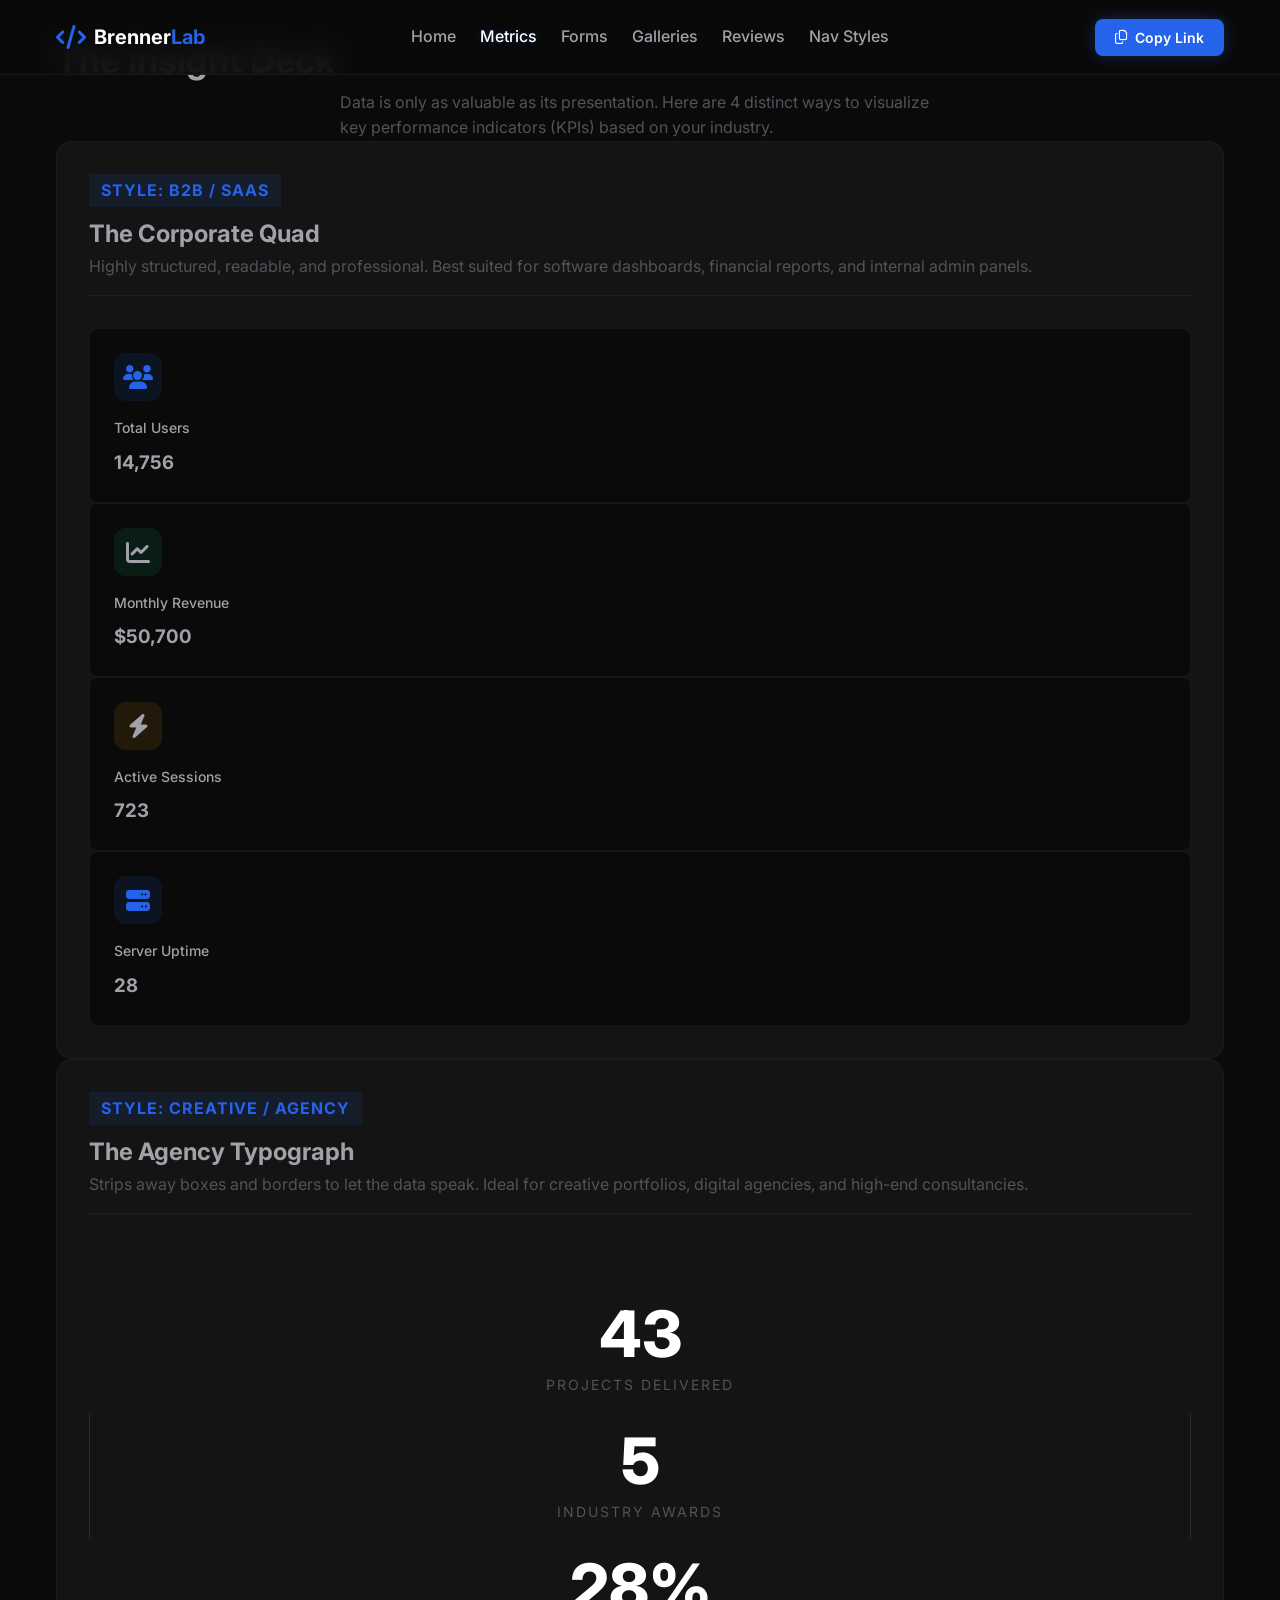
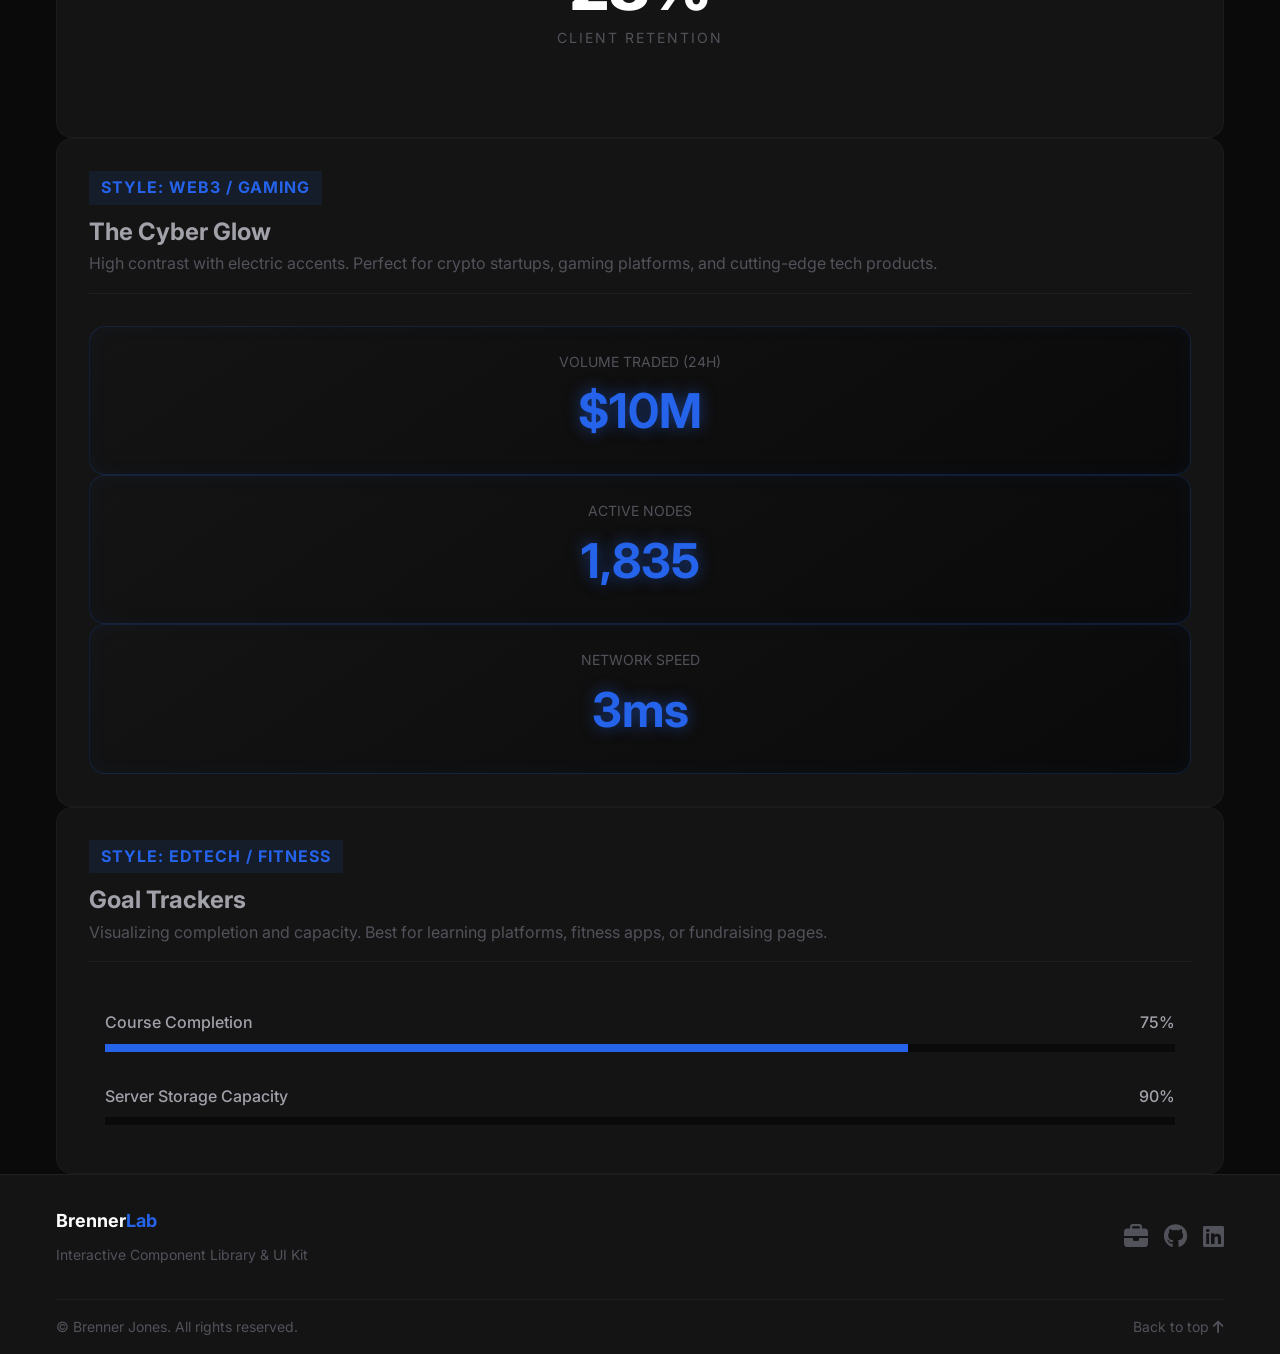
==== metrics.html @ a8ff577a "Add files via upload" ====
<!DOCTYPE html>
<html lang="en">
<head>
    <meta charset="UTF-8">
    <meta name="viewport" content="width=device-width, initial-scale=1.0">
    <title>Metrics Deck | BrennerLab</title>
    <link rel="stylesheet" href="https://cdnjs.cloudflare.com/ajax/libs/font-awesome/6.4.0/css/all.min.css">
    <link href="https://fonts.googleapis.com/css2?family=Inter:wght@400;500;600;700;800&display=swap" rel="stylesheet">
    <link rel="stylesheet" href="assets/css/style.css">
    <link rel="stylesheet" href="assets/css/components.css">
</head>
<body>

    <div id="header-placeholder"></div>

    <main class="container">
        <div class="mb-8 mt-8 text-center animate-on-scroll">
            <h1 style="font-size: var(--text-4xl);">The Insight Deck</h1>
            <p style="color: var(--text-muted); max-width: 600px; margin: 0 auto;">Data is only as valuable as its presentation. Here are 4 distinct ways to visualize key performance indicators (KPIs) based on your industry.</p>
        </div>

        <section class="showcase-section animate-on-scroll">
            <div class="showcase-header">
                <span class="showcase-tag">Style: B2B / SaaS</span>
                <h2>The Corporate Quad</h2>
                <p style="color: var(--text-muted);">Highly structured, readable, and professional. Best suited for software dashboards, financial reports, and internal admin panels.</p>
            </div>
            
            <div class="grid grid-cols-4 gap-6">
                <div class="metric-card-saas">
                    <div class="metric-icon-wrapper icon-blue"><i class="fa-solid fa-users"></i></div>
                    <p class="form-label">Total Users</p>
                    <h3 class="counter-value" data-target="24592">0</h3>
                </div>
                <div class="metric-card-saas">
                    <div class="metric-icon-wrapper icon-green"><i class="fa-solid fa-chart-line"></i></div>
                    <p class="form-label">Monthly Revenue</p>
                    <h3>$<span class="counter-value" data-target="84500">0</span></h3>
                </div>
                <div class="metric-card-saas">
                    <div class="metric-icon-wrapper icon-orange"><i class="fa-solid fa-bolt"></i></div>
                    <p class="form-label">Active Sessions</p>
                    <h3 class="counter-value" data-target="1205">0</h3>
                </div>
                <div class="metric-card-saas">
                    <div class="metric-icon-wrapper icon-blue"><i class="fa-solid fa-server"></i></div>
                    <p class="form-label">Server Uptime</p>
                    <h3 class="counter-value" data-target="99" data-percent="true">0</h3>
                </div>
            </div>
        </section>

        <section class="showcase-section animate-on-scroll">
            <div class="showcase-header">
                <span class="showcase-tag">Style: Creative / Agency</span>
                <h2>The Agency Typograph</h2>
                <p style="color: var(--text-muted);">Strips away boxes and borders to let the data speak. Ideal for creative portfolios, digital agencies, and high-end consultancies.</p>
            </div>
            
            <div class="grid grid-cols-3 gap-8" style="padding: 40px 0;">
                <div class="metric-minimal">
                    <div class="value counter-value" data-target="150" data-plus="true">0</div>
                    <div class="label">Projects Delivered</div>
                </div>
                <div class="metric-minimal" style="border-left: 1px solid rgba(255,255,255,0.1); border-right: 1px solid rgba(255,255,255,0.1);">
                    <div class="value counter-value" data-target="15">0</div>
                    <div class="label">Industry Awards</div>
                </div>
                <div class="metric-minimal">
                    <div class="value"><span class="counter-value" data-target="98">0</span>%</div>
                    <div class="label">Client Retention</div>
                </div>
            </div>
        </section>

        <section class="showcase-section animate-on-scroll">
            <div class="showcase-header">
                <span class="showcase-tag">Style: Web3 / Gaming</span>
                <h2>The Cyber Glow</h2>
                <p style="color: var(--text-muted);">High contrast with electric accents. Perfect for crypto startups, gaming platforms, and cutting-edge tech products.</p>
            </div>
            
            <div class="grid grid-cols-3 gap-6">
                <div class="metric-neon">
                    <p style="color: var(--text-muted); font-size: var(--text-sm); text-transform: uppercase;">Volume Traded (24h)</p>
                    <div class="value">$<span class="counter-value" data-target="42">0</span>M</div>
                </div>
                <div class="metric-neon">
                    <p style="color: var(--text-muted); font-size: var(--text-sm); text-transform: uppercase;">Active Nodes</p>
                    <div class="value counter-value" data-target="8492">0</div>
                </div>
                <div class="metric-neon">
                    <p style="color: var(--text-muted); font-size: var(--text-sm); text-transform: uppercase;">Network Speed</p>
                    <div class="value"><span class="counter-value" data-target="12">0</span>ms</div>
                </div>
            </div>
        </section>

        <section class="showcase-section animate-on-scroll">
            <div class="showcase-header">
                <span class="showcase-tag">Style: EdTech / Fitness</span>
                <h2>Goal Trackers</h2>
                <p style="color: var(--text-muted);">Visualizing completion and capacity. Best for learning platforms, fitness apps, or fundraising pages.</p>
            </div>
            
            <div class="grid grid-cols-2 gap-8">
                <div class="metric-progress-card">
                    <div class="progress-header"><span>Course Completion</span> <span>75%</span></div>
                    <div class="progress-track"><div class="progress-fill" style="width: 75%;"></div></div>
                </div>
                <div class="metric-progress-card">
                    <div class="progress-header"><span>Server Storage Capacity</span> <span style="color: var(--accent-warning);">90%</span></div>
                    <div class="progress-track"><div class="progress-fill" style="width: 90%; background: var(--accent-warning);"></div></div>
                </div>
            </div>
        </section>

    </main>

    <div id="footer-placeholder"></div>
    <script src="assets/js/shared.js"></script>
</body>
</html>
---- assets/css/style.css ----
/* ==========================================================================
   BRENNER LAB - GLOBAL DESIGN SYSTEM
   Theme: Midnight & Cyber Blue
   ========================================================================== */

:root {
    /* Color Palette - Midnight Black Base */
    --bg-main: #0a0a0a;        /* True black background */
    --bg-surface: #141414;     /* Slightly lighter for cards/footer */
    --bg-elevated: #1f1f1f;    /* Hover state for cards */
    
    /* Brand Accent - Cyber Blue */
    --brand-primary: #2563eb;  /* Vibrant Electric Blue */
    --brand-hover: #3b82f6;    /* Lighter blue for hovers */
    --brand-glow: rgba(37, 99, 235, 0.3); /* Blue shadow glow */

    /* Typography Colors - High Contrast */
    --text-heading: #ffffff;   /* Pure white headings */
    --text-body: #a1a1aa;      /* Crisp, readable gray */
    --text-muted: #52525b;     /* Darker gray for borders/subtitles */

    /* Typography Scale */
    --font-primary: 'Inter', system-ui, -apple-system, sans-serif;
    --text-sm: 0.875rem;  
    --text-base: 1rem;    
    --text-lg: 1.125rem;  
    --text-xl: 1.25rem;   
    --text-2xl: 1.5rem;   
    --text-4xl: 2.25rem;  

    /* Spacing & Layout */
    --space-2: 0.5rem;    
    --space-4: 1rem;      
    --space-6: 1.5rem;    
    --space-8: 2rem;      
    --space-12: 3rem;     
    --radius-md: 0.5rem;
    --radius-lg: 1rem;
    --transition-fast: 150ms ease-in-out;
}

/* --------------------------------------------------------------------------
   RESET & BASE LAYOUT
   -------------------------------------------------------------------------- */
*, *::before, *::after {
    box-sizing: border-box;
    margin: 0;
    padding: 0;
}

body {
    background-color: var(--bg-main);
    color: var(--text-body);
    font-family: var(--font-primary);
    line-height: 1.6;
    -webkit-font-smoothing: antialiased;
    display: flex;
    flex-direction: column;
    min-height: 100vh;
}

a {
    color: var(--brand-primary);
    text-decoration: none;
    transition: color var(--transition-fast);
}

a:hover {
    color: var(--brand-hover);
}

.container {
    width: 100%;
    max-width: 1200px;
    margin: 0 auto;
    padding: 0 var(--space-4);
}

/* --------------------------------------------------------------------------
   HEADER & FOOTER STRUCTURAL FIXES
   -------------------------------------------------------------------------- */
.site-header {
    position: fixed;
    top: 0;
    left: 0;
    width: 100%;
    height: 75px;
    display: flex;
    align-items: center;
    background: rgba(10, 10, 10, 0.85);
    backdrop-filter: blur(12px);
    -webkit-backdrop-filter: blur(12px);
    border-bottom: 1px solid rgba(255, 255, 255, 0.05);
    z-index: 1000;
}

.site-footer {
    background-color: var(--bg-surface);
    border-top: 1px solid rgba(255, 255, 255, 0.05);
    padding: var(--space-8) 0 var(--space-4) 0;
    margin-top: auto; 
    width: 100%;
}

main {
    flex: 1; 
    padding-top: 100px; /* Pushes content below the fixed header */
    padding-bottom: var(--space-12);
    width: 100%;
}

/* --------------------------------------------------------------------------
   UTILITY CLASSES (Layout & UI)
   -------------------------------------------------------------------------- */
.flex { display: flex; }
.flex-col { flex-direction: column; }
.items-center { align-items: center; }
.justify-between { justify-content: space-between; }
.justify-center { justify-content: center; }
.gap-2 { gap: var(--space-2); }
.gap-4 { gap: var(--space-4); }
.gap-6 { gap: var(--space-6); }
.mt-8 { margin-top: var(--space-8); }

/* Buttons */
.btn {
    display: inline-flex;
    align-items: center;
    justify-content: center;
    padding: 10px 20px;
    border-radius: var(--radius-md);
    font-weight: 600;
    cursor: pointer;
    transition: all var(--transition-fast);
    border: none;
    font-family: inherit;
    font-size: var(--text-sm);
}

.btn-primary {
    background-color: var(--brand-primary);
    color: #ffffff;
    box-shadow: 0 0 15px var(--brand-glow);
}

.btn-primary:hover {
    background-color: var(--brand-hover);
    transform: translateY(-2px);
}

/* Navigation Specifics */
.nav-link {
    color: var(--text-body);
    font-weight: 500;
}
.nav-link:hover, .nav-link.active {
    color: var(--text-heading);
    text-shadow: 0 0 10px var(--brand-glow);
}

/* Mobile hiding */
@media (max-width: 768px) {
    .hidden-mobile { display: none !important; }
}
---- assets/css/components.css ----
/* ==========================================================================
   BRENNER LAB - COMPONENTS STYLESHEET
   Styles for specific widgets: Metrics, Forms, Galleries, etc.
   ========================================================================== */

/* --------------------------------------------------------------------------
   COMPONENT PRESENTATION (The "Showroom" Layout)
   -------------------------------------------------------------------------- */
.showcase-section {
    margin-bottom: var(--space-16);
    padding: var(--space-8);
    background: var(--bg-surface);
    border-radius: var(--radius-lg);
    border: 1px solid rgba(255,255,255,0.03);
}

.showcase-header {
    margin-bottom: var(--space-8);
    border-bottom: 1px solid rgba(255,255,255,0.05);
    padding-bottom: var(--space-4);
}

.showcase-tag {
    display: inline-block;
    padding: 4px 12px;
    background: rgba(37, 99, 235, 0.1);
    color: var(--brand-primary);
    border-radius: var(--radius-pill);
    font-size: var(--text-xs);
    font-weight: 700;
    text-transform: uppercase;
    letter-spacing: 1px;
    margin-bottom: var(--space-2);
}

/* --------------------------------------------------------------------------
   METRIC COMPONENT STYLES
   -------------------------------------------------------------------------- */
/* Style 1: The SaaS Classic (Clean, structured) */
.metric-card-saas {
    background: var(--bg-main);
    padding: var(--space-6);
    border-radius: var(--radius-md);
    border: 1px solid rgba(255,255,255,0.05);
    transition: transform var(--transition-fast);
}
.metric-card-saas:hover { transform: translateY(-5px); border-color: rgba(255,255,255,0.1); }
.metric-icon-wrapper { width: 48px; height: 48px; border-radius: 12px; display: flex; align-items: center; justify-content: center; font-size: 1.5rem; margin-bottom: var(--space-4); }
.icon-blue { background: rgba(37, 99, 235, 0.1); color: var(--brand-primary); }
.icon-green { background: rgba(16, 185, 129, 0.1); color: var(--accent-success); }
.icon-orange { background: rgba(245, 158, 11, 0.1); color: var(--accent-warning); }

/* Style 2: The Minimalist (Large typography, barebones) */
.metric-minimal {
    text-align: center;
    padding: var(--space-4);
}
.metric-minimal .value { font-size: 4rem; font-weight: 800; color: var(--text-heading); line-height: 1; }
.metric-minimal .label { font-size: var(--text-sm); color: var(--text-muted); text-transform: uppercase; letter-spacing: 2px; margin-top: var(--space-2); }

/* Style 3: Neon Cyber (High impact, glowing) */
.metric-neon {
    background: linear-gradient(145deg, rgba(20,20,20,1) 0%, rgba(10,10,10,1) 100%);
    padding: var(--space-6);
    border-radius: var(--radius-lg);
    border: 1px solid rgba(37, 99, 235, 0.2);
    box-shadow: inset 0 0 20px rgba(37, 99, 235, 0.05);
    text-align: center;
}
.metric-neon .value { font-size: 3rem; font-weight: 700; color: var(--brand-primary); text-shadow: 0 0 15px rgba(37, 99, 235, 0.5); }

/* Style 4: Progress Bars */
.metric-progress-card { padding: var(--space-4); }
.progress-header { display: flex; justify-content: space-between; margin-bottom: var(--space-2); font-weight: 500; }
.progress-track { width: 100%; height: 8px; background: var(--bg-main); border-radius: var(--radius-pill); overflow: hidden; }
.progress-fill { height: 100%; background: var(--brand-primary); border-radius: var(--radius-pill); transition: width 1.5s cubic-bezier(0.4, 0, 0.2, 1); }

/* --------------------------------------------------------------------------
   FORM COMPONENT STYLES
   -------------------------------------------------------------------------- */
.form-group { margin-bottom: var(--space-4); }
.form-label { display: block; font-size: var(--text-sm); font-weight: 500; margin-bottom: var(--space-2); color: var(--text-body); }
.form-control { width: 100%; padding: 12px 16px; background: var(--bg-main); border: 1px solid rgba(255,255,255,0.1); border-radius: var(--radius-md); color: var(--text-heading); transition: all var(--transition-fast); }
.form-control:focus { outline: none; border-color: var(--brand-primary); box-shadow: 0 0 0 3px rgba(37, 99, 235, 0.2); }
textarea.form-control { resize: vertical; min-height: 100px; }

/* Style 1: Sleek (Luxury/Travel) */
.form-sleek { background: transparent; }
.form-sleek .form-control { background: transparent; border: none; border-bottom: 2px solid rgba(255,255,255,0.1); border-radius: 0; padding-left: 0; }
.form-sleek .form-control:focus { border-bottom-color: var(--brand-primary); box-shadow: none; }

/* Style 2: Rugged (Trades/Industrial) */
.form-rugged { background: var(--bg-elevated); padding: var(--space-6); border-radius: var(--radius-md); border-top: 4px solid var(--accent-warning); }
.form-rugged .form-control { background: #000; border: 1px solid rgba(255,255,255,0.05); }

/* Style 3: Wizard (Step-by-step) */
.form-wizard { padding: var(--space-6); border: 1px solid rgba(255,255,255,0.05); border-radius: var(--radius-lg); }
.wizard-steps { display: flex; justify-content: space-between; margin-bottom: var(--space-8); position: relative; }
.wizard-steps::before { content: ''; position: absolute; top: 50%; left: 0; width: 100%; height: 2px; background: rgba(255,255,255,0.1); z-index: 0; transform: translateY(-50%); }
.step { width: 32px; height: 32px; border-radius: 50%; background: var(--bg-surface); border: 2px solid rgba(255,255,255,0.1); display: flex; align-items: center; justify-content: center; z-index: 1; font-weight: bold; font-size: 14px; }
.step.active { border-color: var(--brand-primary); background: var(--brand-primary); color: white; box-shadow: 0 0 10px rgba(37,99,235,0.5); }
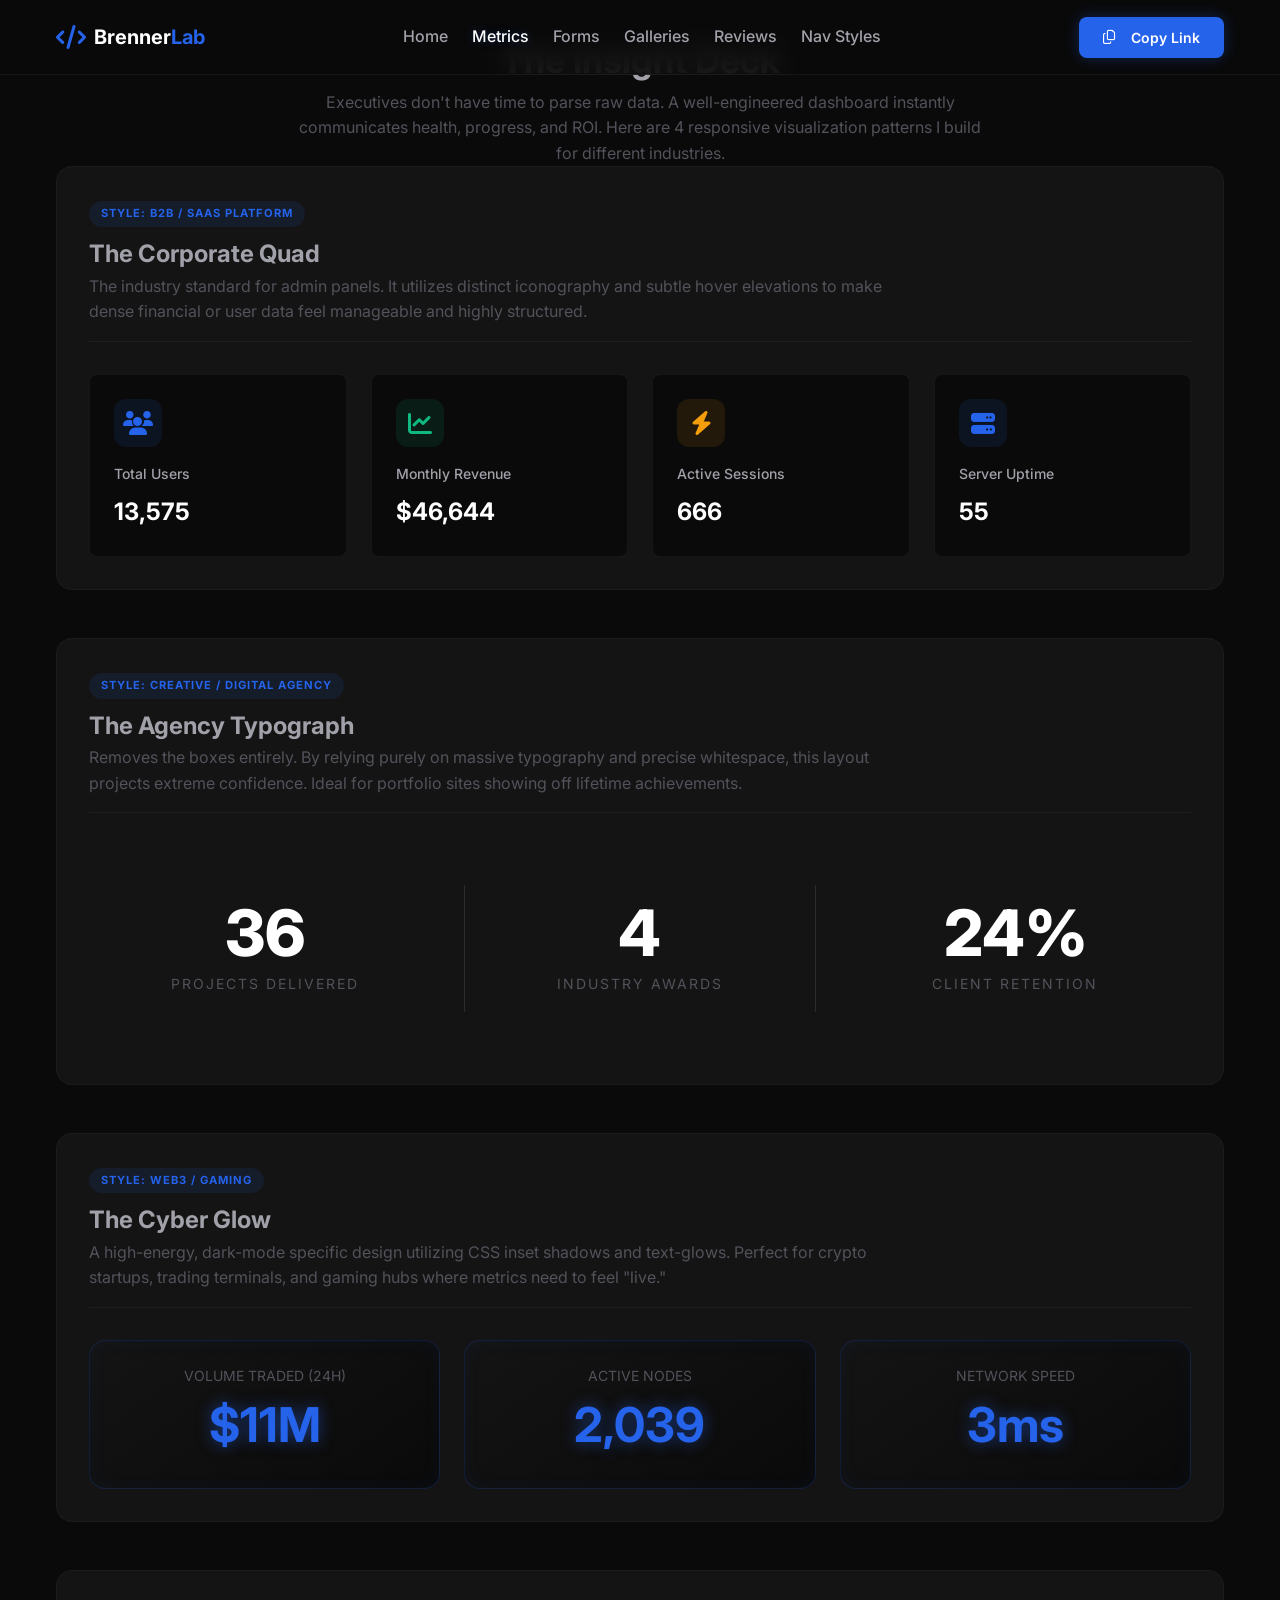
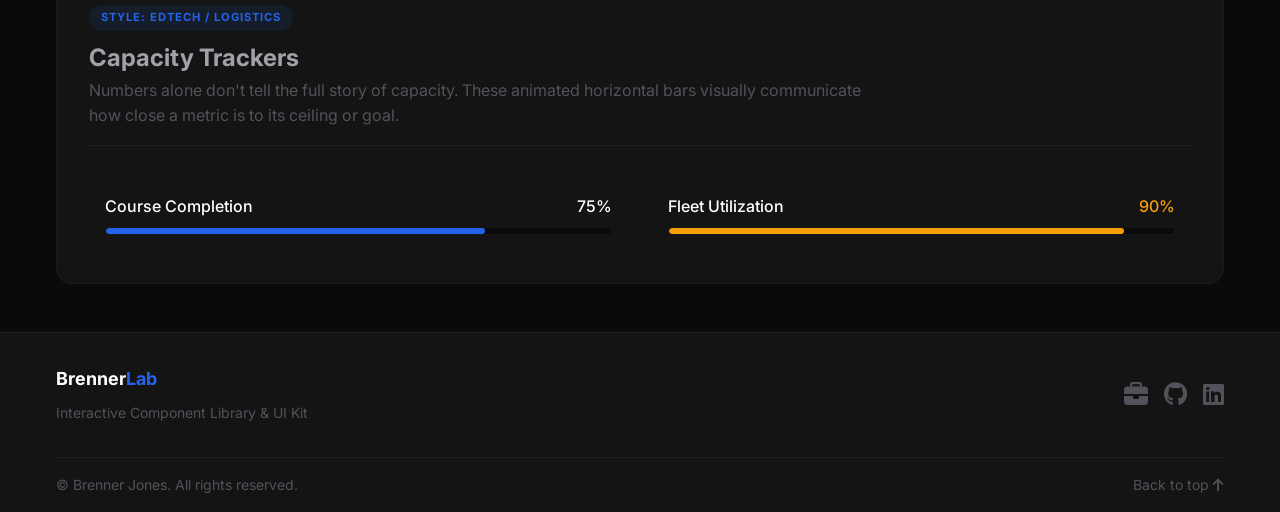
==== commit c12af5fc: "Add files via upload" ====
--- a/metrics.html
+++ b/metrics.html
@@ -10,54 +10,53 @@
     <link rel="stylesheet" href="assets/css/components.css">
 </head>
 <body>
-
     <div id="header-placeholder"></div>
 
     <main class="container">
         <div class="mb-8 mt-8 text-center animate-on-scroll">
             <h1 style="font-size: var(--text-4xl);">The Insight Deck</h1>
-            <p style="color: var(--text-muted); max-width: 600px; margin: 0 auto;">Data is only as valuable as its presentation. Here are 4 distinct ways to visualize key performance indicators (KPIs) based on your industry.</p>
+            <p style="color: var(--text-muted); max-width: 700px; margin: 0 auto;">Executives don't have time to parse raw data. A well-engineered dashboard instantly communicates health, progress, and ROI. Here are 4 responsive visualization patterns I build for different industries.</p>
         </div>
 
         <section class="showcase-section animate-on-scroll">
             <div class="showcase-header">
-                <span class="showcase-tag">Style: B2B / SaaS</span>
+                <span class="showcase-tag">Style: B2B / SaaS Platform</span>
                 <h2>The Corporate Quad</h2>
-                <p style="color: var(--text-muted);">Highly structured, readable, and professional. Best suited for software dashboards, financial reports, and internal admin panels.</p>
+                <p style="color: var(--text-muted); max-width: 800px;">The industry standard for admin panels. It utilizes distinct iconography and subtle hover elevations to make dense financial or user data feel manageable and highly structured.</p>
             </div>
             
-            <div class="grid grid-cols-4 gap-6">
+            <div class="grid grid-cols-4">
                 <div class="metric-card-saas">
                     <div class="metric-icon-wrapper icon-blue"><i class="fa-solid fa-users"></i></div>
                     <p class="form-label">Total Users</p>
-                    <h3 class="counter-value" data-target="24592">0</h3>
+                    <h3 class="counter-value" style="font-size: var(--text-2xl); color: var(--text-heading);" data-target="24592">0</h3>
                 </div>
                 <div class="metric-card-saas">
                     <div class="metric-icon-wrapper icon-green"><i class="fa-solid fa-chart-line"></i></div>
                     <p class="form-label">Monthly Revenue</p>
-                    <h3>$<span class="counter-value" data-target="84500">0</span></h3>
+                    <h3 style="font-size: var(--text-2xl); color: var(--text-heading);">$<span class="counter-value" data-target="84500">0</span></h3>
                 </div>
                 <div class="metric-card-saas">
                     <div class="metric-icon-wrapper icon-orange"><i class="fa-solid fa-bolt"></i></div>
                     <p class="form-label">Active Sessions</p>
-                    <h3 class="counter-value" data-target="1205">0</h3>
+                    <h3 class="counter-value" style="font-size: var(--text-2xl); color: var(--text-heading);" data-target="1205">0</h3>
                 </div>
                 <div class="metric-card-saas">
                     <div class="metric-icon-wrapper icon-blue"><i class="fa-solid fa-server"></i></div>
                     <p class="form-label">Server Uptime</p>
-                    <h3 class="counter-value" data-target="99" data-percent="true">0</h3>
+                    <h3 class="counter-value" style="font-size: var(--text-2xl); color: var(--text-heading);" data-target="99" data-percent="true">0</h3>
                 </div>
             </div>
         </section>
 
         <section class="showcase-section animate-on-scroll">
             <div class="showcase-header">
-                <span class="showcase-tag">Style: Creative / Agency</span>
+                <span class="showcase-tag">Style: Creative / Digital Agency</span>
                 <h2>The Agency Typograph</h2>
-                <p style="color: var(--text-muted);">Strips away boxes and borders to let the data speak. Ideal for creative portfolios, digital agencies, and high-end consultancies.</p>
+                <p style="color: var(--text-muted); max-width: 800px;">Removes the boxes entirely. By relying purely on massive typography and precise whitespace, this layout projects extreme confidence. Ideal for portfolio sites showing off lifetime achievements.</p>
             </div>
             
-            <div class="grid grid-cols-3 gap-8" style="padding: 40px 0;">
+            <div class="grid grid-cols-3" style="padding: 40px 0;">
                 <div class="metric-minimal">
                     <div class="value counter-value" data-target="150" data-plus="true">0</div>
                     <div class="label">Projects Delivered</div>
@@ -77,10 +76,10 @@
             <div class="showcase-header">
                 <span class="showcase-tag">Style: Web3 / Gaming</span>
                 <h2>The Cyber Glow</h2>
-                <p style="color: var(--text-muted);">High contrast with electric accents. Perfect for crypto startups, gaming platforms, and cutting-edge tech products.</p>
+                <p style="color: var(--text-muted); max-width: 800px;">A high-energy, dark-mode specific design utilizing CSS inset shadows and text-glows. Perfect for crypto startups, trading terminals, and gaming hubs where metrics need to feel "live."</p>
             </div>
             
-            <div class="grid grid-cols-3 gap-6">
+            <div class="grid grid-cols-3">
                 <div class="metric-neon">
                     <p style="color: var(--text-muted); font-size: var(--text-sm); text-transform: uppercase;">Volume Traded (24h)</p>
                     <div class="value">$<span class="counter-value" data-target="42">0</span>M</div>
@@ -98,23 +97,22 @@
 
         <section class="showcase-section animate-on-scroll">
             <div class="showcase-header">
-                <span class="showcase-tag">Style: EdTech / Fitness</span>
-                <h2>Goal Trackers</h2>
-                <p style="color: var(--text-muted);">Visualizing completion and capacity. Best for learning platforms, fitness apps, or fundraising pages.</p>
+                <span class="showcase-tag">Style: EdTech / Logistics</span>
+                <h2>Capacity Trackers</h2>
+                <p style="color: var(--text-muted); max-width: 800px;">Numbers alone don't tell the full story of capacity. These animated horizontal bars visually communicate how close a metric is to its ceiling or goal.</p>
             </div>
             
-            <div class="grid grid-cols-2 gap-8">
+            <div class="grid grid-cols-2">
                 <div class="metric-progress-card">
                     <div class="progress-header"><span>Course Completion</span> <span>75%</span></div>
                     <div class="progress-track"><div class="progress-fill" style="width: 75%;"></div></div>
                 </div>
                 <div class="metric-progress-card">
-                    <div class="progress-header"><span>Server Storage Capacity</span> <span style="color: var(--accent-warning);">90%</span></div>
+                    <div class="progress-header"><span>Fleet Utilization</span> <span style="color: var(--accent-warning);">90%</span></div>
                     <div class="progress-track"><div class="progress-fill" style="width: 90%; background: var(--accent-warning);"></div></div>
                 </div>
             </div>
         </section>
-
     </main>
 
     <div id="footer-placeholder"></div>
--- a/assets/css/style.css
+++ b/assets/css/style.css
@@ -4,49 +4,35 @@
    ========================================================================== */
 
 :root {
-    /* Color Palette - Midnight Black Base */
-    --bg-main: #0a0a0a;        /* True black background */
-    --bg-surface: #141414;     /* Slightly lighter for cards/footer */
-    --bg-elevated: #1f1f1f;    /* Hover state for cards */
-    
-    /* Brand Accent - Cyber Blue */
-    --brand-primary: #2563eb;  /* Vibrant Electric Blue */
-    --brand-hover: #3b82f6;    /* Lighter blue for hovers */
-    --brand-glow: rgba(37, 99, 235, 0.3); /* Blue shadow glow */
-
-    /* Typography Colors - High Contrast */
-    --text-heading: #ffffff;   /* Pure white headings */
-    --text-body: #a1a1aa;      /* Crisp, readable gray */
-    --text-muted: #52525b;     /* Darker gray for borders/subtitles */
-
-    /* Typography Scale */
+    --bg-main: #0a0a0a;
+    --bg-surface: #141414;
+    --bg-elevated: #1f1f1f;
+    --brand-primary: #2563eb;
+    --brand-hover: #3b82f6;
+    --brand-glow: rgba(37, 99, 235, 0.3);
+    --accent-success: #10b981;
+    --accent-warning: #f59e0b;
+    --text-heading: #ffffff;
+    --text-body: #a1a1aa;
+    --text-muted: #52525b;
     --font-primary: 'Inter', system-ui, -apple-system, sans-serif;
-    --text-sm: 0.875rem;  
-    --text-base: 1rem;    
-    --text-lg: 1.125rem;  
-    --text-xl: 1.25rem;   
-    --text-2xl: 1.5rem;   
-    --text-4xl: 2.25rem;  
-
-    /* Spacing & Layout */
-    --space-2: 0.5rem;    
-    --space-4: 1rem;      
-    --space-6: 1.5rem;    
-    --space-8: 2rem;      
-    --space-12: 3rem;     
+    --text-sm: 0.875rem;
+    --text-base: 1rem;
+    --text-lg: 1.125rem;
+    --text-xl: 1.25rem;
+    --text-2xl: 1.5rem;
+    --text-4xl: 2.25rem;
+    --space-2: 0.5rem;
+    --space-4: 1rem;
+    --space-6: 1.5rem;
+    --space-8: 2rem;
+    --space-12: 3rem;
     --radius-md: 0.5rem;
     --radius-lg: 1rem;
     --transition-fast: 150ms ease-in-out;
 }
 
-/* --------------------------------------------------------------------------
-   RESET & BASE LAYOUT
-   -------------------------------------------------------------------------- */
-*, *::before, *::after {
-    box-sizing: border-box;
-    margin: 0;
-    padding: 0;
-}
+*, *::before, *::after { box-sizing: border-box; margin: 0; padding: 0; }
 
 body {
     background-color: var(--bg-main);
@@ -59,59 +45,34 @@
     min-height: 100vh;
 }
 
-a {
-    color: var(--brand-primary);
-    text-decoration: none;
-    transition: color var(--transition-fast);
+a { color: var(--brand-primary); text-decoration: none; transition: color var(--transition-fast); }
+a:hover { color: var(--brand-hover); }
+
+.container { width: 100%; max-width: 1200px; margin: 0 auto; padding: 0 var(--space-4); }
+
+/* --- HEADER & FOOTER --- */
+.site-header {
+    position: fixed; top: 0; left: 0; width: 100%; height: 75px; display: flex; align-items: center;
+    background: rgba(10, 10, 10, 0.85); backdrop-filter: blur(12px); -webkit-backdrop-filter: blur(12px);
+    border-bottom: 1px solid rgba(255, 255, 255, 0.05); z-index: 1000;
+}
+.site-footer {
+    background-color: var(--bg-surface); border-top: 1px solid rgba(255, 255, 255, 0.05);
+    padding: var(--space-8) 0 var(--space-4) 0; margin-top: auto; width: 100%;
+}
+main { flex: 1; padding-top: 100px; padding-bottom: var(--space-12); width: 100%; }
+
+/* --- CHROME AUTOFILL OVERRIDE (The White Box Fix) --- */
+input:-webkit-autofill,
+input:-webkit-autofill:hover, 
+input:-webkit-autofill:focus, 
+input:-webkit-autofill:active{
+    -webkit-box-shadow: 0 0 0 30px var(--bg-main) inset !important;
+    -webkit-text-fill-color: var(--text-heading) !important;
+    transition: background-color 5000s ease-in-out 0s;
 }
 
-a:hover {
-    color: var(--brand-hover);
-}
-
-.container {
-    width: 100%;
-    max-width: 1200px;
-    margin: 0 auto;
-    padding: 0 var(--space-4);
-}
-
-/* --------------------------------------------------------------------------
-   HEADER & FOOTER STRUCTURAL FIXES
-   -------------------------------------------------------------------------- */
-.site-header {
-    position: fixed;
-    top: 0;
-    left: 0;
-    width: 100%;
-    height: 75px;
-    display: flex;
-    align-items: center;
-    background: rgba(10, 10, 10, 0.85);
-    backdrop-filter: blur(12px);
-    -webkit-backdrop-filter: blur(12px);
-    border-bottom: 1px solid rgba(255, 255, 255, 0.05);
-    z-index: 1000;
-}
-
-.site-footer {
-    background-color: var(--bg-surface);
-    border-top: 1px solid rgba(255, 255, 255, 0.05);
-    padding: var(--space-8) 0 var(--space-4) 0;
-    margin-top: auto; 
-    width: 100%;
-}
-
-main {
-    flex: 1; 
-    padding-top: 100px; /* Pushes content below the fixed header */
-    padding-bottom: var(--space-12);
-    width: 100%;
-}
-
-/* --------------------------------------------------------------------------
-   UTILITY CLASSES (Layout & UI)
-   -------------------------------------------------------------------------- */
+/* --- ROBUST GRID SYSTEM --- */
 .flex { display: flex; }
 .flex-col { flex-direction: column; }
 .items-center { align-items: center; }
@@ -120,45 +81,35 @@
 .gap-2 { gap: var(--space-2); }
 .gap-4 { gap: var(--space-4); }
 .gap-6 { gap: var(--space-6); }
+.gap-8 { gap: var(--space-8); }
+.mt-4 { margin-top: var(--space-4); }
 .mt-8 { margin-top: var(--space-8); }
+.mb-6 { margin-bottom: var(--space-6); }
+.text-center { text-align: center; }
 
-/* Buttons */
+.grid { display: grid; gap: var(--space-6); }
+/* Desktop Grids */
+@media (min-width: 1024px) {
+    .grid-cols-2 { grid-template-columns: repeat(2, minmax(0, 1fr)); }
+    .grid-cols-3 { grid-template-columns: repeat(3, minmax(0, 1fr)); }
+    .grid-cols-4 { grid-template-columns: repeat(4, minmax(0, 1fr)); }
+}
+/* Tablet Grids */
+@media (min-width: 768px) and (max-width: 1023px) {
+    .grid-cols-3, .grid-cols-4 { grid-template-columns: repeat(2, minmax(0, 1fr)); }
+}
+/* Mobile Grids stay 1 column by default */
+
+/* --- BUTTONS --- */
 .btn {
-    display: inline-flex;
-    align-items: center;
-    justify-content: center;
-    padding: 10px 20px;
-    border-radius: var(--radius-md);
-    font-weight: 600;
-    cursor: pointer;
-    transition: all var(--transition-fast);
-    border: none;
-    font-family: inherit;
-    font-size: var(--text-sm);
+    display: inline-flex; align-items: center; justify-content: center; padding: 12px 24px;
+    border-radius: var(--radius-md); font-weight: 600; cursor: pointer; transition: all var(--transition-fast);
+    border: none; font-family: inherit; font-size: var(--text-sm); gap: 8px;
 }
+.btn-primary { background-color: var(--brand-primary); color: #ffffff; box-shadow: 0 0 15px var(--brand-glow); }
+.btn-primary:hover { background-color: var(--brand-hover); transform: translateY(-2px); }
+.btn:disabled { opacity: 0.7; cursor: not-allowed; transform: none !important; }
 
-.btn-primary {
-    background-color: var(--brand-primary);
-    color: #ffffff;
-    box-shadow: 0 0 15px var(--brand-glow);
-}
-
-.btn-primary:hover {
-    background-color: var(--brand-hover);
-    transform: translateY(-2px);
-}
-
-/* Navigation Specifics */
-.nav-link {
-    color: var(--text-body);
-    font-weight: 500;
-}
-.nav-link:hover, .nav-link.active {
-    color: var(--text-heading);
-    text-shadow: 0 0 10px var(--brand-glow);
-}
-
-/* Mobile hiding */
-@media (max-width: 768px) {
-    .hidden-mobile { display: none !important; }
-}+.nav-link { color: var(--text-body); font-weight: 500; }
+.nav-link:hover, .nav-link.active { color: var(--text-heading); text-shadow: 0 0 10px var(--brand-glow); }
+@media (max-width: 768px) { .hidden-mobile { display: none !important; } }
--- a/assets/css/components.css
+++ b/assets/css/components.css
@@ -1,101 +1,65 @@
 /* ==========================================================================
    BRENNER LAB - COMPONENTS STYLESHEET
-   Styles for specific widgets: Metrics, Forms, Galleries, etc.
    ========================================================================== */
 
-/* --------------------------------------------------------------------------
-   COMPONENT PRESENTATION (The "Showroom" Layout)
-   -------------------------------------------------------------------------- */
 .showcase-section {
-    margin-bottom: var(--space-16);
-    padding: var(--space-8);
-    background: var(--bg-surface);
-    border-radius: var(--radius-lg);
-    border: 1px solid rgba(255,255,255,0.03);
+    margin-bottom: var(--space-12); padding: var(--space-8); background: var(--bg-surface);
+    border-radius: var(--radius-lg); border: 1px solid rgba(255,255,255,0.03);
+}
+.showcase-header { margin-bottom: var(--space-8); border-bottom: 1px solid rgba(255,255,255,0.05); padding-bottom: var(--space-4); }
+.showcase-tag {
+    display: inline-block; padding: 4px 12px; background: rgba(37, 99, 235, 0.1); color: var(--brand-primary);
+    border-radius: 999px; font-size: 0.7rem; font-weight: 700; text-transform: uppercase; letter-spacing: 1px; margin-bottom: var(--space-2);
 }
 
-.showcase-header {
-    margin-bottom: var(--space-8);
-    border-bottom: 1px solid rgba(255,255,255,0.05);
-    padding-bottom: var(--space-4);
-}
-
-.showcase-tag {
-    display: inline-block;
-    padding: 4px 12px;
-    background: rgba(37, 99, 235, 0.1);
-    color: var(--brand-primary);
-    border-radius: var(--radius-pill);
-    font-size: var(--text-xs);
-    font-weight: 700;
-    text-transform: uppercase;
-    letter-spacing: 1px;
-    margin-bottom: var(--space-2);
-}
-
-/* --------------------------------------------------------------------------
-   METRIC COMPONENT STYLES
-   -------------------------------------------------------------------------- */
-/* Style 1: The SaaS Classic (Clean, structured) */
-.metric-card-saas {
-    background: var(--bg-main);
-    padding: var(--space-6);
-    border-radius: var(--radius-md);
-    border: 1px solid rgba(255,255,255,0.05);
-    transition: transform var(--transition-fast);
-}
+/* --- METRICS --- */
+.metric-card-saas { background: var(--bg-main); padding: var(--space-6); border-radius: var(--radius-md); border: 1px solid rgba(255,255,255,0.05); transition: transform var(--transition-fast); }
 .metric-card-saas:hover { transform: translateY(-5px); border-color: rgba(255,255,255,0.1); }
 .metric-icon-wrapper { width: 48px; height: 48px; border-radius: 12px; display: flex; align-items: center; justify-content: center; font-size: 1.5rem; margin-bottom: var(--space-4); }
 .icon-blue { background: rgba(37, 99, 235, 0.1); color: var(--brand-primary); }
 .icon-green { background: rgba(16, 185, 129, 0.1); color: var(--accent-success); }
 .icon-orange { background: rgba(245, 158, 11, 0.1); color: var(--accent-warning); }
 
-/* Style 2: The Minimalist (Large typography, barebones) */
-.metric-minimal {
-    text-align: center;
-    padding: var(--space-4);
-}
+.metric-minimal { text-align: center; padding: var(--space-4); }
 .metric-minimal .value { font-size: 4rem; font-weight: 800; color: var(--text-heading); line-height: 1; }
 .metric-minimal .label { font-size: var(--text-sm); color: var(--text-muted); text-transform: uppercase; letter-spacing: 2px; margin-top: var(--space-2); }
 
-/* Style 3: Neon Cyber (High impact, glowing) */
-.metric-neon {
-    background: linear-gradient(145deg, rgba(20,20,20,1) 0%, rgba(10,10,10,1) 100%);
-    padding: var(--space-6);
-    border-radius: var(--radius-lg);
-    border: 1px solid rgba(37, 99, 235, 0.2);
-    box-shadow: inset 0 0 20px rgba(37, 99, 235, 0.05);
-    text-align: center;
-}
+.metric-neon { background: linear-gradient(145deg, rgba(20,20,20,1) 0%, rgba(10,10,10,1) 100%); padding: var(--space-6); border-radius: var(--radius-lg); border: 1px solid rgba(37, 99, 235, 0.2); box-shadow: inset 0 0 20px rgba(37, 99, 235, 0.05); text-align: center; }
 .metric-neon .value { font-size: 3rem; font-weight: 700; color: var(--brand-primary); text-shadow: 0 0 15px rgba(37, 99, 235, 0.5); }
 
-/* Style 4: Progress Bars */
 .metric-progress-card { padding: var(--space-4); }
-.progress-header { display: flex; justify-content: space-between; margin-bottom: var(--space-2); font-weight: 500; }
-.progress-track { width: 100%; height: 8px; background: var(--bg-main); border-radius: var(--radius-pill); overflow: hidden; }
-.progress-fill { height: 100%; background: var(--brand-primary); border-radius: var(--radius-pill); transition: width 1.5s cubic-bezier(0.4, 0, 0.2, 1); }
+.progress-header { display: flex; justify-content: space-between; margin-bottom: var(--space-2); font-weight: 500; color: var(--text-heading); }
+.progress-track { width: 100%; height: 8px; background: var(--bg-main); border-radius: 999px; overflow: hidden; border: 1px solid rgba(255,255,255,0.05); }
+.progress-fill { height: 100%; background: var(--brand-primary); border-radius: 999px; transition: width 1.5s cubic-bezier(0.4, 0, 0.2, 1); }
 
-/* --------------------------------------------------------------------------
-   FORM COMPONENT STYLES
-   -------------------------------------------------------------------------- */
-.form-group { margin-bottom: var(--space-4); }
+/* --- FORMS --- */
+.form-container { position: relative; } /* Important for success state overlay */
+.form-group { margin-bottom: var(--space-4); text-align: left; }
 .form-label { display: block; font-size: var(--text-sm); font-weight: 500; margin-bottom: var(--space-2); color: var(--text-body); }
-.form-control { width: 100%; padding: 12px 16px; background: var(--bg-main); border: 1px solid rgba(255,255,255,0.1); border-radius: var(--radius-md); color: var(--text-heading); transition: all var(--transition-fast); }
+.form-control { width: 100%; padding: 14px 16px; background: var(--bg-main); border: 1px solid rgba(255,255,255,0.1); border-radius: var(--radius-md); color: var(--text-heading); transition: all var(--transition-fast); font-size: var(--text-base); }
 .form-control:focus { outline: none; border-color: var(--brand-primary); box-shadow: 0 0 0 3px rgba(37, 99, 235, 0.2); }
-textarea.form-control { resize: vertical; min-height: 100px; }
+textarea.form-control { resize: vertical; min-height: 120px; }
 
-/* Style 1: Sleek (Luxury/Travel) */
+/* Form Styles */
 .form-sleek { background: transparent; }
 .form-sleek .form-control { background: transparent; border: none; border-bottom: 2px solid rgba(255,255,255,0.1); border-radius: 0; padding-left: 0; }
 .form-sleek .form-control:focus { border-bottom-color: var(--brand-primary); box-shadow: none; }
 
-/* Style 2: Rugged (Trades/Industrial) */
-.form-rugged { background: var(--bg-elevated); padding: var(--space-6); border-radius: var(--radius-md); border-top: 4px solid var(--accent-warning); }
+.form-rugged { background: var(--bg-elevated); padding: var(--space-6); border-radius: var(--radius-md); border-top: 4px solid var(--accent-warning); box-shadow: 0 10px 30px rgba(0,0,0,0.5); }
 .form-rugged .form-control { background: #000; border: 1px solid rgba(255,255,255,0.05); }
 
-/* Style 3: Wizard (Step-by-step) */
-.form-wizard { padding: var(--space-6); border: 1px solid rgba(255,255,255,0.05); border-radius: var(--radius-lg); }
+/* Wizard Specifics */
+.form-wizard { padding: var(--space-8); border: 1px solid rgba(255,255,255,0.05); border-radius: var(--radius-lg); background: var(--bg-elevated); }
 .wizard-steps { display: flex; justify-content: space-between; margin-bottom: var(--space-8); position: relative; }
 .wizard-steps::before { content: ''; position: absolute; top: 50%; left: 0; width: 100%; height: 2px; background: rgba(255,255,255,0.1); z-index: 0; transform: translateY(-50%); }
-.step { width: 32px; height: 32px; border-radius: 50%; background: var(--bg-surface); border: 2px solid rgba(255,255,255,0.1); display: flex; align-items: center; justify-content: center; z-index: 1; font-weight: bold; font-size: 14px; }
-.step.active { border-color: var(--brand-primary); background: var(--brand-primary); color: white; box-shadow: 0 0 10px rgba(37,99,235,0.5); }+.step-indicator { width: 36px; height: 36px; border-radius: 50%; background: var(--bg-surface); border: 2px solid rgba(255,255,255,0.1); display: flex; align-items: center; justify-content: center; z-index: 1; font-weight: bold; font-size: 14px; transition: all 0.3s ease; }
+.step-indicator.active { border-color: var(--brand-primary); background: var(--brand-primary); color: white; box-shadow: 0 0 15px rgba(37,99,235,0.5); }
+.step-indicator.completed { border-color: var(--accent-success); background: var(--accent-success); color: #000; }
+.wizard-pane { display: none; animation: fadeIn 0.3s ease; }
+.wizard-pane.active { display: block; }
+
+/* Interactive UI States */
+.success-message { text-align: center; padding: var(--space-8); animation: fadeIn 0.5s ease; }
+.spinner { animation: spin 1s linear infinite; }
+@keyframes spin { 100% { transform: rotate(360deg); } }
+@keyframes fadeIn { from { opacity: 0; transform: translateY(10px); } to { opacity: 1; transform: translateY(0); } }
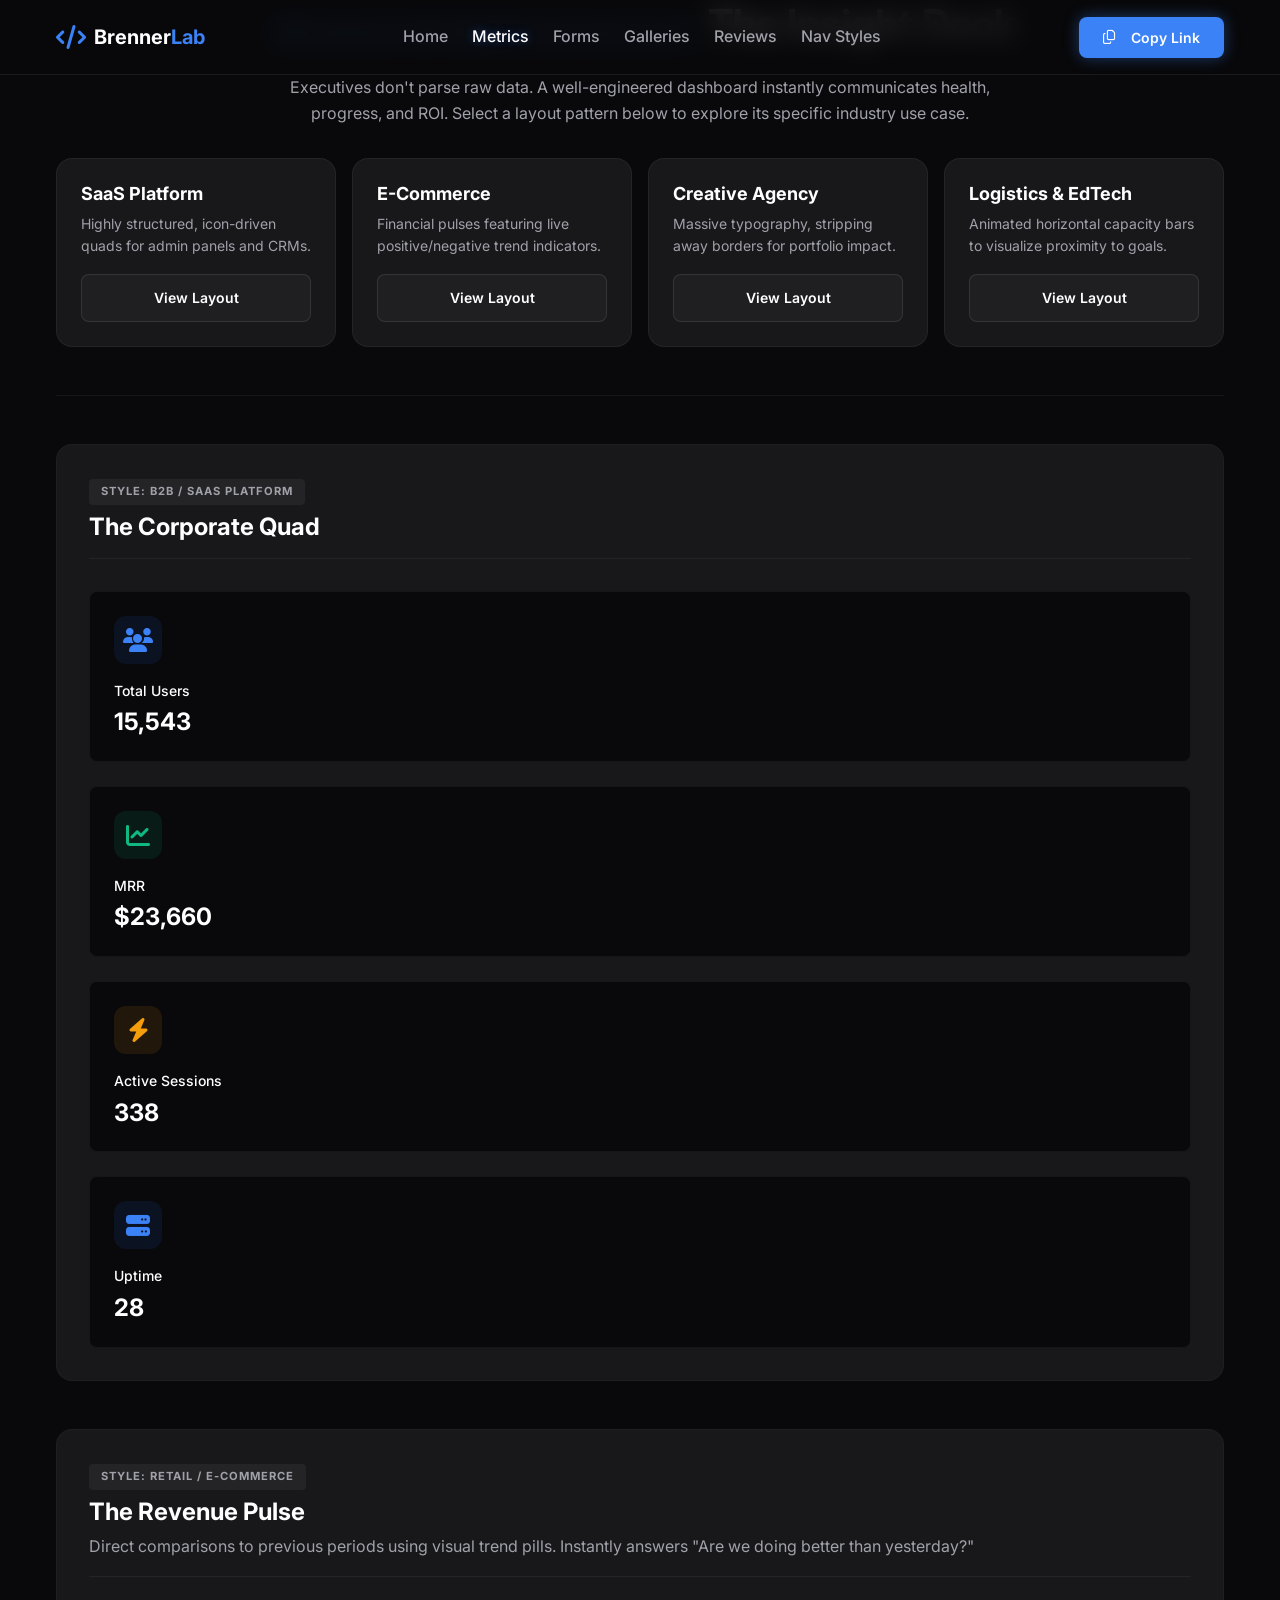
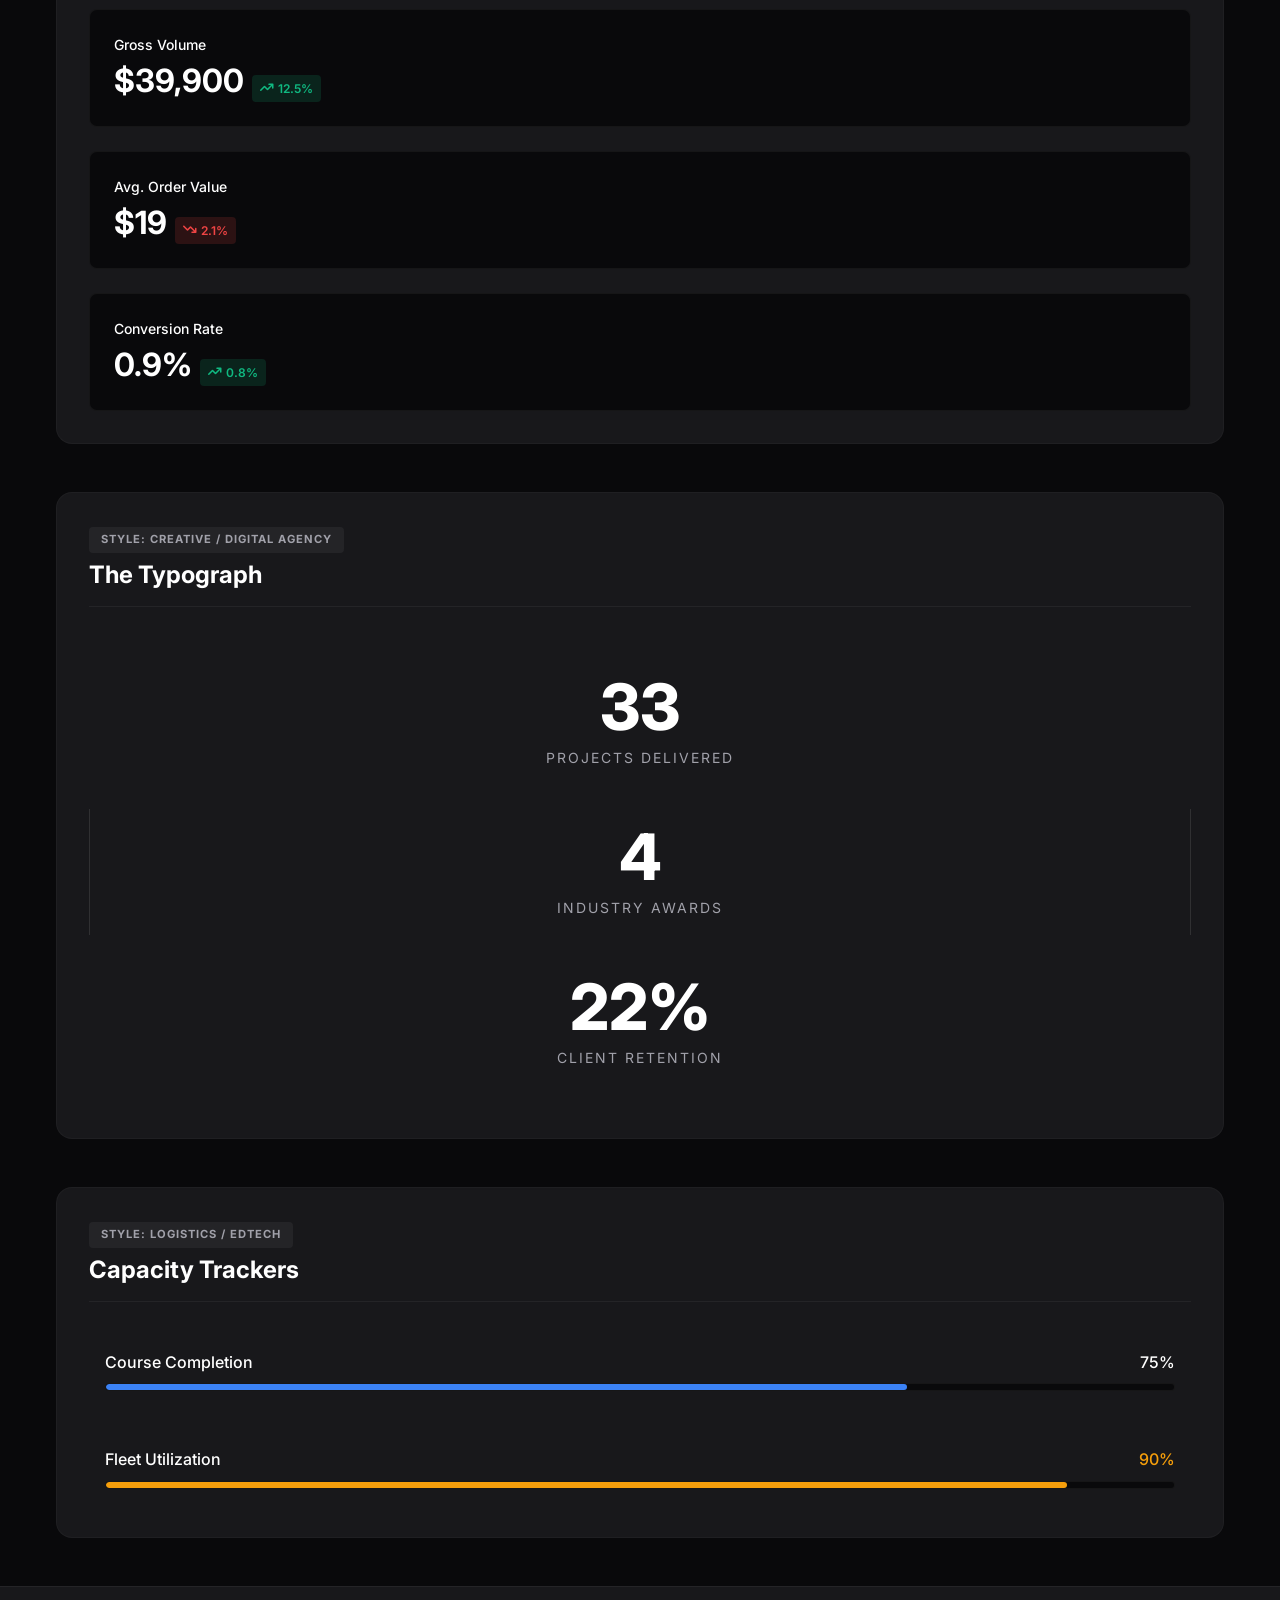
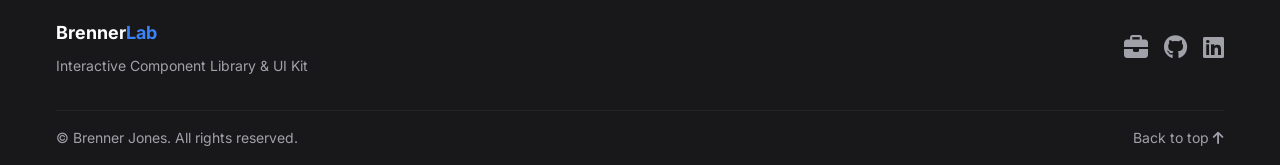
==== commit 6e15106c: "Add files via upload" ====
--- a/metrics.html
+++ b/metrics.html
@@ -13,50 +13,106 @@
     <div id="header-placeholder"></div>
 
     <main class="container">
-        <div class="mb-8 mt-8 text-center animate-on-scroll">
-            <h1 style="font-size: var(--text-4xl);">The Insight Deck</h1>
-            <p style="color: var(--text-muted); max-width: 700px; margin: 0 auto;">Executives don't have time to parse raw data. A well-engineered dashboard instantly communicates health, progress, and ROI. Here are 4 responsive visualization patterns I build for different industries.</p>
+        
+        <div class="page-overview animate-on-scroll">
+            <div class="customization-badge">
+                <i class="fa-solid fa-layer-group"></i> Architecture is 100% Modifiable: Colors, APIs, Layouts.
+            </div>
+            <h1 class="text-gradient" style="font-size: var(--text-4xl); margin-bottom: var(--space-4);">The Insight Deck</h1>
+            <p style="color: var(--text-muted); max-width: 700px; margin: 0 auto;">Executives don't parse raw data. A well-engineered dashboard instantly communicates health, progress, and ROI. Select a layout pattern below to explore its specific industry use case.</p>
+            
+            <div class="directory-grid">
+                <div class="directory-card">
+                    <h3>SaaS Platform</h3>
+                    <p>Highly structured, icon-driven quads for admin panels and CRMs.</p>
+                    <a href="#saas-metrics" class="btn btn-outline" style="width: 100%;">View Layout</a>
+                </div>
+                <div class="directory-card">
+                    <h3>E-Commerce</h3>
+                    <p>Financial pulses featuring live positive/negative trend indicators.</p>
+                    <a href="#ecom-metrics" class="btn btn-outline" style="width: 100%;">View Layout</a>
+                </div>
+                <div class="directory-card">
+                    <h3>Creative Agency</h3>
+                    <p>Massive typography, stripping away borders for portfolio impact.</p>
+                    <a href="#agency-metrics" class="btn btn-outline" style="width: 100%;">View Layout</a>
+                </div>
+                <div class="directory-card">
+                    <h3>Logistics & EdTech</h3>
+                    <p>Animated horizontal capacity bars to visualize proximity to goals.</p>
+                    <a href="#capacity-metrics" class="btn btn-outline" style="width: 100%;">View Layout</a>
+                </div>
+            </div>
         </div>
 
-        <section class="showcase-section animate-on-scroll">
+        <hr style="border: none; border-top: 1px solid rgba(255,255,255,0.05); margin-bottom: var(--space-12);">
+
+        <section id="saas-metrics" class="showcase-section animate-on-scroll">
             <div class="showcase-header">
                 <span class="showcase-tag">Style: B2B / SaaS Platform</span>
                 <h2>The Corporate Quad</h2>
-                <p style="color: var(--text-muted); max-width: 800px;">The industry standard for admin panels. It utilizes distinct iconography and subtle hover elevations to make dense financial or user data feel manageable and highly structured.</p>
             </div>
-            
             <div class="grid grid-cols-4">
                 <div class="metric-card-saas">
                     <div class="metric-icon-wrapper icon-blue"><i class="fa-solid fa-users"></i></div>
                     <p class="form-label">Total Users</p>
-                    <h3 class="counter-value" style="font-size: var(--text-2xl); color: var(--text-heading);" data-target="24592">0</h3>
+                    <h3 class="counter-value" style="font-size: var(--text-2xl);" data-target="24592">0</h3>
                 </div>
                 <div class="metric-card-saas">
                     <div class="metric-icon-wrapper icon-green"><i class="fa-solid fa-chart-line"></i></div>
-                    <p class="form-label">Monthly Revenue</p>
-                    <h3 style="font-size: var(--text-2xl); color: var(--text-heading);">$<span class="counter-value" data-target="84500">0</span></h3>
+                    <p class="form-label">MRR</p>
+                    <h3 style="font-size: var(--text-2xl);">$<span class="counter-value" data-target="84500">0</span></h3>
                 </div>
                 <div class="metric-card-saas">
                     <div class="metric-icon-wrapper icon-orange"><i class="fa-solid fa-bolt"></i></div>
                     <p class="form-label">Active Sessions</p>
-                    <h3 class="counter-value" style="font-size: var(--text-2xl); color: var(--text-heading);" data-target="1205">0</h3>
+                    <h3 class="counter-value" style="font-size: var(--text-2xl);" data-target="1205">0</h3>
                 </div>
                 <div class="metric-card-saas">
                     <div class="metric-icon-wrapper icon-blue"><i class="fa-solid fa-server"></i></div>
-                    <p class="form-label">Server Uptime</p>
-                    <h3 class="counter-value" style="font-size: var(--text-2xl); color: var(--text-heading);" data-target="99" data-percent="true">0</h3>
+                    <p class="form-label">Uptime</p>
+                    <h3 class="counter-value" style="font-size: var(--text-2xl);" data-target="99" data-percent="true">0</h3>
                 </div>
             </div>
         </section>
 
-        <section class="showcase-section animate-on-scroll">
+        <section id="ecom-metrics" class="showcase-section animate-on-scroll">
+            <div class="showcase-header">
+                <span class="showcase-tag">Style: Retail / E-Commerce</span>
+                <h2>The Revenue Pulse</h2>
+                <p style="color: var(--text-muted); margin-top: 8px;">Direct comparisons to previous periods using visual trend pills. Instantly answers "Are we doing better than yesterday?"</p>
+            </div>
+            <div class="grid grid-cols-3">
+                <div class="metric-card-saas">
+                    <p class="form-label">Gross Volume</p>
+                    <div style="display: flex; align-items: baseline;">
+                        <h3 style="font-size: var(--text-3xl);">$<span class="counter-value" data-target="142500">0</span></h3>
+                        <span class="trend-pill trend-pos"><i class="fa-solid fa-arrow-trend-up"></i> 12.5%</span>
+                    </div>
+                </div>
+                <div class="metric-card-saas">
+                    <p class="form-label">Avg. Order Value</p>
+                    <div style="display: flex; align-items: baseline;">
+                        <h3 style="font-size: var(--text-3xl);">$<span class="counter-value" data-target="85">0</span></h3>
+                        <span class="trend-pill trend-neg"><i class="fa-solid fa-arrow-trend-down"></i> 2.1%</span>
+                    </div>
+                </div>
+                <div class="metric-card-saas">
+                    <p class="form-label">Conversion Rate</p>
+                    <div style="display: flex; align-items: baseline;">
+                        <h3 style="font-size: var(--text-3xl);"><span class="counter-value" data-target="4.2" data-decimal="true">0</span>%</h3>
+                        <span class="trend-pill trend-pos"><i class="fa-solid fa-arrow-trend-up"></i> 0.8%</span>
+                    </div>
+                </div>
+            </div>
+        </section>
+
+        <section id="agency-metrics" class="showcase-section animate-on-scroll">
             <div class="showcase-header">
                 <span class="showcase-tag">Style: Creative / Digital Agency</span>
-                <h2>The Agency Typograph</h2>
-                <p style="color: var(--text-muted); max-width: 800px;">Removes the boxes entirely. By relying purely on massive typography and precise whitespace, this layout projects extreme confidence. Ideal for portfolio sites showing off lifetime achievements.</p>
+                <h2>The Typograph</h2>
             </div>
-            
-            <div class="grid grid-cols-3" style="padding: 40px 0;">
+            <div class="grid grid-cols-3" style="padding: 20px 0;">
                 <div class="metric-minimal">
                     <div class="value counter-value" data-target="150" data-plus="true">0</div>
                     <div class="label">Projects Delivered</div>
@@ -72,36 +128,11 @@
             </div>
         </section>
 
-        <section class="showcase-section animate-on-scroll">
+        <section id="capacity-metrics" class="showcase-section animate-on-scroll">
             <div class="showcase-header">
-                <span class="showcase-tag">Style: Web3 / Gaming</span>
-                <h2>The Cyber Glow</h2>
-                <p style="color: var(--text-muted); max-width: 800px;">A high-energy, dark-mode specific design utilizing CSS inset shadows and text-glows. Perfect for crypto startups, trading terminals, and gaming hubs where metrics need to feel "live."</p>
+                <span class="showcase-tag">Style: Logistics / EdTech</span>
+                <h2>Capacity Trackers</h2>
             </div>
-            
-            <div class="grid grid-cols-3">
-                <div class="metric-neon">
-                    <p style="color: var(--text-muted); font-size: var(--text-sm); text-transform: uppercase;">Volume Traded (24h)</p>
-                    <div class="value">$<span class="counter-value" data-target="42">0</span>M</div>
-                </div>
-                <div class="metric-neon">
-                    <p style="color: var(--text-muted); font-size: var(--text-sm); text-transform: uppercase;">Active Nodes</p>
-                    <div class="value counter-value" data-target="8492">0</div>
-                </div>
-                <div class="metric-neon">
-                    <p style="color: var(--text-muted); font-size: var(--text-sm); text-transform: uppercase;">Network Speed</p>
-                    <div class="value"><span class="counter-value" data-target="12">0</span>ms</div>
-                </div>
-            </div>
-        </section>
-
-        <section class="showcase-section animate-on-scroll">
-            <div class="showcase-header">
-                <span class="showcase-tag">Style: EdTech / Logistics</span>
-                <h2>Capacity Trackers</h2>
-                <p style="color: var(--text-muted); max-width: 800px;">Numbers alone don't tell the full story of capacity. These animated horizontal bars visually communicate how close a metric is to its ceiling or goal.</p>
-            </div>
-            
             <div class="grid grid-cols-2">
                 <div class="metric-progress-card">
                     <div class="progress-header"><span>Course Completion</span> <span>75%</span></div>
@@ -113,6 +144,7 @@
                 </div>
             </div>
         </section>
+
     </main>
 
     <div id="footer-placeholder"></div>
--- a/assets/css/style.css
+++ b/assets/css/style.css
@@ -1,27 +1,41 @@
 /* ==========================================================================
    BRENNER LAB - GLOBAL DESIGN SYSTEM
-   Theme: Midnight & Cyber Blue
+   Theme: Midnight & Cyber Blue (Deployment Version)
    ========================================================================== */
 
+/* --- SECTION 1: CSS VARIABLES --- */
 :root {
-    --bg-main: #0a0a0a;
-    --bg-surface: #141414;
-    --bg-elevated: #1f1f1f;
-    --brand-primary: #2563eb;
-    --brand-hover: #3b82f6;
-    --brand-glow: rgba(37, 99, 235, 0.3);
+    /* Colors */
+    --bg-main: #09090b;        /* Zinc 950 - Deeper black */
+    --bg-surface: #18181b;     /* Zinc 900 - Richer card background */
+    --bg-elevated: #27272a;    /* Zinc 800 */
+    
+    --brand-primary: #3b82f6;  /* Electric Blue */
+    --brand-hover: #60a5fa;    /* Lighter Blue */
+    --brand-glow: rgba(59, 130, 246, 0.4);
+    
     --accent-success: #10b981;
+    --accent-success-bg: rgba(16, 185, 129, 0.15);
     --accent-warning: #f59e0b;
-    --text-heading: #ffffff;
-    --text-body: #a1a1aa;
-    --text-muted: #52525b;
+    --accent-danger: #ef4444;
+    --accent-danger-bg: rgba(239, 68, 68, 0.15);
+
+    /* Typography Contrast Upgrades */
+    --text-heading: #ffffff;   /* Pure white */
+    --text-body: #d4d4d8;      /* Zinc 300 - Brighter, easier to read */
+    --text-muted: #a1a1aa;     /* Zinc 400 */
+
+    /* Typography Scale */
     --font-primary: 'Inter', system-ui, -apple-system, sans-serif;
     --text-sm: 0.875rem;
     --text-base: 1rem;
     --text-lg: 1.125rem;
     --text-xl: 1.25rem;
     --text-2xl: 1.5rem;
-    --text-4xl: 2.25rem;
+    --text-3xl: 2rem;
+    --text-4xl: 2.5rem;
+
+    /* Spacing */
     --space-2: 0.5rem;
     --space-4: 1rem;
     --space-6: 1.5rem;
@@ -32,7 +46,13 @@
     --transition-fast: 150ms ease-in-out;
 }
 
+/* --- SECTION 2: RESET & BASE --- */
 *, *::before, *::after { box-sizing: border-box; margin: 0; padding: 0; }
+
+html { 
+    scroll-behavior: smooth; 
+    scroll-padding-top: 110px; /* THE FIX: Stops anchor links from hiding under fixed header */
+}
 
 body {
     background-color: var(--bg-main);
@@ -48,68 +68,104 @@
 a { color: var(--brand-primary); text-decoration: none; transition: color var(--transition-fast); }
 a:hover { color: var(--brand-hover); }
 
-.container { width: 100%; max-width: 1200px; margin: 0 auto; padding: 0 var(--space-4); }
-
-/* --- HEADER & FOOTER --- */
-.site-header {
-    position: fixed; top: 0; left: 0; width: 100%; height: 75px; display: flex; align-items: center;
-    background: rgba(10, 10, 10, 0.85); backdrop-filter: blur(12px); -webkit-backdrop-filter: blur(12px);
-    border-bottom: 1px solid rgba(255, 255, 255, 0.05); z-index: 1000;
-}
-.site-footer {
-    background-color: var(--bg-surface); border-top: 1px solid rgba(255, 255, 255, 0.05);
-    padding: var(--space-8) 0 var(--space-4) 0; margin-top: auto; width: 100%;
-}
-main { flex: 1; padding-top: 100px; padding-bottom: var(--space-12); width: 100%; }
-
-/* --- CHROME AUTOFILL OVERRIDE (The White Box Fix) --- */
-input:-webkit-autofill,
-input:-webkit-autofill:hover, 
-input:-webkit-autofill:focus, 
-input:-webkit-autofill:active{
+/* Chrome Autofill Override */
+input:-webkit-autofill, input:-webkit-autofill:hover, input:-webkit-autofill:focus, input:-webkit-autofill:active{
     -webkit-box-shadow: 0 0 0 30px var(--bg-main) inset !important;
     -webkit-text-fill-color: var(--text-heading) !important;
     transition: background-color 5000s ease-in-out 0s;
 }
 
-/* --- ROBUST GRID SYSTEM --- */
+/* --- SECTION 3: LAYOUT & SCAFFOLDING --- */
+.container { width: 100%; max-width: 1200px; margin: 0 auto; padding: 0 var(--space-4); }
+
+.site-header {
+    position: fixed; top: 0; left: 0; width: 100%; height: 75px; display: flex; align-items: center;
+    background: rgba(9, 9, 11, 0.85); backdrop-filter: blur(12px); -webkit-backdrop-filter: blur(12px);
+    border-bottom: 1px solid rgba(255, 255, 255, 0.08); z-index: 1000;
+}
+
+.site-footer {
+    background-color: var(--bg-surface); border-top: 1px solid rgba(255, 255, 255, 0.05);
+    padding: var(--space-8) 0 var(--space-4) 0; margin-top: auto; width: 100%;
+}
+
+main { 
+    flex: 1; 
+    margin-top: 75px; /* Safely pushes content below header */
+    padding-top: var(--space-8); 
+    padding-bottom: var(--space-12); 
+    width: 100%; 
+}
+
+/* --- SECTION 4: TYPOGRAPHY POP --- */
+h1, h2, h3, h4 { 
+    color: var(--text-heading); 
+    font-weight: 700; 
+    line-height: 1.2; 
+}
+
+/* The Gradient Text Effect for Main Titles */
+.text-gradient {
+    background: linear-gradient(to right, #ffffff 0%, #a1a1aa 100%);
+    background-clip: text; /* Standard property */
+    -webkit-background-clip: text; /* Webkit vendor prefix */
+    -webkit-text-fill-color: transparent;
+    color: #ffffff; /* Fallback for older browsers */
+    display: inline-block;
+}
+
+/* --- SECTION 5: UTILITIES --- */
+/* Layout & Alignment */
 .flex { display: flex; }
 .flex-col { flex-direction: column; }
 .items-center { align-items: center; }
 .justify-between { justify-content: space-between; }
 .justify-center { justify-content: center; }
+.flex-wrap { flex-wrap: wrap; }
+.inline-flex { display: inline-flex; }
+
+/* Grid Helpers */
+.grid { display: grid; gap: var(--space-6); }
+
+/* Spacing Engine */
 .gap-2 { gap: var(--space-2); }
 .gap-4 { gap: var(--space-4); }
 .gap-6 { gap: var(--space-6); }
 .gap-8 { gap: var(--space-8); }
+
+.mb-2 { margin-bottom: var(--space-2); }
+.mb-4 { margin-bottom: var(--space-4); }
+.mb-6 { margin-bottom: var(--space-6); }
+.mb-8 { margin-bottom: var(--space-8); }
 .mt-4 { margin-top: var(--space-4); }
 .mt-8 { margin-top: var(--space-8); }
-.mb-6 { margin-bottom: var(--space-6); }
+.mt-12 { margin-top: var(--space-12); }
+
+/* Visual Utilities */
 .text-center { text-align: center; }
+.text-right { text-align: right; }
+.w-full { width: 100%; }
+.max-w-md { max-width: 450px; }
+.mx-auto { margin-left: auto; margin-right: auto; }
+.hidden { display: none; }
 
-.grid { display: grid; gap: var(--space-6); }
-/* Desktop Grids */
-@media (min-width: 1024px) {
-    .grid-cols-2 { grid-template-columns: repeat(2, minmax(0, 1fr)); }
-    .grid-cols-3 { grid-template-columns: repeat(3, minmax(0, 1fr)); }
-    .grid-cols-4 { grid-template-columns: repeat(4, minmax(0, 1fr)); }
-}
-/* Tablet Grids */
-@media (min-width: 768px) and (max-width: 1023px) {
-    .grid-cols-3, .grid-cols-4 { grid-template-columns: repeat(2, minmax(0, 1fr)); }
-}
-/* Mobile Grids stay 1 column by default */
-
-/* --- BUTTONS --- */
+/* --- SECTION 6: BUTTONS --- */
 .btn {
     display: inline-flex; align-items: center; justify-content: center; padding: 12px 24px;
     border-radius: var(--radius-md); font-weight: 600; cursor: pointer; transition: all var(--transition-fast);
-    border: none; font-family: inherit; font-size: var(--text-sm); gap: 8px;
+    border: none; font-family: inherit; font-size: var(--text-sm); gap: 8px; text-decoration: none;
 }
 .btn-primary { background-color: var(--brand-primary); color: #ffffff; box-shadow: 0 0 15px var(--brand-glow); }
-.btn-primary:hover { background-color: var(--brand-hover); transform: translateY(-2px); }
-.btn:disabled { opacity: 0.7; cursor: not-allowed; transform: none !important; }
+.btn-primary:hover:not(:disabled) { background-color: var(--brand-hover); transform: translateY(-2px); box-shadow: 0 4px 20px var(--brand-glow); }
 
-.nav-link { color: var(--text-body); font-weight: 500; }
+.btn-success { background-color: var(--accent-success); color: #ffffff; box-shadow: 0 0 15px rgba(16, 185, 129, 0.3); }
+.btn-success:hover:not(:disabled) { background-color: #059669; transform: translateY(-2px); }
+
+.btn-outline { background: rgba(255,255,255,0.03); border: 1px solid rgba(255,255,255,0.1); color: var(--text-heading); }
+.btn-outline:hover:not(:disabled) { background: rgba(255,255,255,0.08); border-color: rgba(255,255,255,0.3); transform: translateY(-2px); }
+
+.btn:disabled { opacity: 0.4; cursor: not-allowed; transform: none !important; box-shadow: none !important; filter: grayscale(100%); }
+
+.nav-link { color: var(--text-muted); font-weight: 500; }
 .nav-link:hover, .nav-link.active { color: var(--text-heading); text-shadow: 0 0 10px var(--brand-glow); }
 @media (max-width: 768px) { .hidden-mobile { display: none !important; } }
--- a/assets/css/components.css
+++ b/assets/css/components.css
@@ -2,17 +2,39 @@
    BRENNER LAB - COMPONENTS STYLESHEET
    ========================================================================== */
 
+/* --- SECTION 1: PAGE OVERVIEWS & DIRECTORIES --- */
+.page-overview {
+    text-align: center; margin-bottom: var(--space-12);
+}
+.customization-badge {
+    display: inline-flex; align-items: center; gap: 8px; padding: 6px 16px;
+    background: rgba(59, 130, 246, 0.1); border: 1px solid rgba(59, 130, 246, 0.2);
+    border-radius: 999px; font-size: var(--text-sm); color: var(--brand-primary); margin-bottom: var(--space-6); font-weight: 600;
+}
+.directory-grid {
+    display: grid; gap: var(--space-4); margin-top: var(--space-8);
+    grid-template-columns: repeat(auto-fit, minmax(250px, 1fr));
+}
+.directory-card {
+    background: var(--bg-surface); border: 1px solid rgba(255,255,255,0.05); padding: var(--space-6);
+    border-radius: var(--radius-lg); text-align: left; transition: all 0.2s; display: flex; flex-direction: column; justify-content: space-between;
+}
+.directory-card:hover { border-color: var(--brand-primary); transform: translateY(-3px); box-shadow: 0 10px 30px rgba(0,0,0,0.5); }
+.directory-card h3 { font-size: var(--text-lg); margin-bottom: 8px; color: var(--text-heading); }
+.directory-card p { font-size: var(--text-sm); color: var(--text-muted); margin-bottom: 16px; flex: 1; }
+
+/* --- SECTION 2: SHOWCASE WRAPPERS --- */
 .showcase-section {
     margin-bottom: var(--space-12); padding: var(--space-8); background: var(--bg-surface);
     border-radius: var(--radius-lg); border: 1px solid rgba(255,255,255,0.03);
 }
 .showcase-header { margin-bottom: var(--space-8); border-bottom: 1px solid rgba(255,255,255,0.05); padding-bottom: var(--space-4); }
 .showcase-tag {
-    display: inline-block; padding: 4px 12px; background: rgba(37, 99, 235, 0.1); color: var(--brand-primary);
-    border-radius: 999px; font-size: 0.7rem; font-weight: 700; text-transform: uppercase; letter-spacing: 1px; margin-bottom: var(--space-2);
+    display: inline-block; padding: 4px 12px; background: rgba(255, 255, 255, 0.05); color: var(--text-muted);
+    border-radius: 4px; font-size: 0.7rem; font-weight: 700; text-transform: uppercase; letter-spacing: 1px; margin-bottom: var(--space-2);
 }
 
-/* --- METRICS --- */
+/* --- SECTION 3: METRIC COMPONENTS --- */
 .metric-card-saas { background: var(--bg-main); padding: var(--space-6); border-radius: var(--radius-md); border: 1px solid rgba(255,255,255,0.05); transition: transform var(--transition-fast); }
 .metric-card-saas:hover { transform: translateY(-5px); border-color: rgba(255,255,255,0.1); }
 .metric-icon-wrapper { width: 48px; height: 48px; border-radius: 12px; display: flex; align-items: center; justify-content: center; font-size: 1.5rem; margin-bottom: var(--space-4); }
@@ -24,7 +46,7 @@
 .metric-minimal .value { font-size: 4rem; font-weight: 800; color: var(--text-heading); line-height: 1; }
 .metric-minimal .label { font-size: var(--text-sm); color: var(--text-muted); text-transform: uppercase; letter-spacing: 2px; margin-top: var(--space-2); }
 
-.metric-neon { background: linear-gradient(145deg, rgba(20,20,20,1) 0%, rgba(10,10,10,1) 100%); padding: var(--space-6); border-radius: var(--radius-lg); border: 1px solid rgba(37, 99, 235, 0.2); box-shadow: inset 0 0 20px rgba(37, 99, 235, 0.05); text-align: center; }
+.metric-neon { background: linear-gradient(145deg, rgba(24,24,27,1) 0%, rgba(9,9,11,1) 100%); padding: var(--space-6); border-radius: var(--radius-lg); border: 1px solid rgba(37, 99, 235, 0.2); box-shadow: inset 0 0 20px rgba(37, 99, 235, 0.05); text-align: center; }
 .metric-neon .value { font-size: 3rem; font-weight: 700; color: var(--brand-primary); text-shadow: 0 0 15px rgba(37, 99, 235, 0.5); }
 
 .metric-progress-card { padding: var(--space-4); }
@@ -32,15 +54,23 @@
 .progress-track { width: 100%; height: 8px; background: var(--bg-main); border-radius: 999px; overflow: hidden; border: 1px solid rgba(255,255,255,0.05); }
 .progress-fill { height: 100%; background: var(--brand-primary); border-radius: 999px; transition: width 1.5s cubic-bezier(0.4, 0, 0.2, 1); }
 
-/* --- FORMS --- */
-.form-container { position: relative; } /* Important for success state overlay */
+/* Trend Pills (New) */
+.trend-pill { display: inline-flex; align-items: center; gap: 4px; padding: 4px 8px; border-radius: 4px; font-size: 0.75rem; font-weight: 600; margin-left: 8px; vertical-align: middle; }
+.trend-pos { background: var(--accent-success-bg); color: var(--accent-success); }
+.trend-neg { background: var(--accent-danger-bg); color: var(--accent-danger); }
+
+/* --- SECTION 4: FORM COMPONENTS --- */
+.form-container { position: relative; } 
 .form-group { margin-bottom: var(--space-4); text-align: left; }
-.form-label { display: block; font-size: var(--text-sm); font-weight: 500; margin-bottom: var(--space-2); color: var(--text-body); }
+.form-label { display: block; font-size: var(--text-sm); font-weight: 500; margin-bottom: 6px; color: var(--text-heading); }
 .form-control { width: 100%; padding: 14px 16px; background: var(--bg-main); border: 1px solid rgba(255,255,255,0.1); border-radius: var(--radius-md); color: var(--text-heading); transition: all var(--transition-fast); font-size: var(--text-base); }
-.form-control:focus { outline: none; border-color: var(--brand-primary); box-shadow: 0 0 0 3px rgba(37, 99, 235, 0.2); }
+.form-control:focus { outline: none; border-color: var(--brand-primary); box-shadow: 0 0 0 3px rgba(37, 99, 235, 0.15); }
 textarea.form-control { resize: vertical; min-height: 120px; }
 
-/* Form Styles */
+.checkbox-group { display: flex; align-items: flex-start; gap: 12px; margin-top: var(--space-6); cursor: pointer; }
+.checkbox-group input[type="checkbox"] { width: 18px; height: 18px; margin-top: 4px; accent-color: var(--brand-primary); cursor: pointer; }
+
+/* Form Variations */
 .form-sleek { background: transparent; }
 .form-sleek .form-control { background: transparent; border: none; border-bottom: 2px solid rgba(255,255,255,0.1); border-radius: 0; padding-left: 0; }
 .form-sleek .form-control:focus { border-bottom-color: var(--brand-primary); box-shadow: none; }
@@ -48,18 +78,22 @@
 .form-rugged { background: var(--bg-elevated); padding: var(--space-6); border-radius: var(--radius-md); border-top: 4px solid var(--accent-warning); box-shadow: 0 10px 30px rgba(0,0,0,0.5); }
 .form-rugged .form-control { background: #000; border: 1px solid rgba(255,255,255,0.05); }
 
-/* Wizard Specifics */
+.form-glass { background: rgba(255,255,255,0.03); backdrop-filter: blur(10px); padding: var(--space-8); border-radius: var(--radius-lg); border: 1px solid rgba(255,255,255,0.1); box-shadow: 0 20px 40px rgba(0,0,0,0.4); text-align: center; }
+
+/* Wizard Engine */
 .form-wizard { padding: var(--space-8); border: 1px solid rgba(255,255,255,0.05); border-radius: var(--radius-lg); background: var(--bg-elevated); }
-.wizard-steps { display: flex; justify-content: space-between; margin-bottom: var(--space-8); position: relative; }
-.wizard-steps::before { content: ''; position: absolute; top: 50%; left: 0; width: 100%; height: 2px; background: rgba(255,255,255,0.1); z-index: 0; transform: translateY(-50%); }
-.step-indicator { width: 36px; height: 36px; border-radius: 50%; background: var(--bg-surface); border: 2px solid rgba(255,255,255,0.1); display: flex; align-items: center; justify-content: center; z-index: 1; font-weight: bold; font-size: 14px; transition: all 0.3s ease; }
-.step-indicator.active { border-color: var(--brand-primary); background: var(--brand-primary); color: white; box-shadow: 0 0 15px rgba(37,99,235,0.5); }
-.step-indicator.completed { border-color: var(--accent-success); background: var(--accent-success); color: #000; }
-.wizard-pane { display: none; animation: fadeIn 0.3s ease; }
+.wizard-steps-container { position: relative; margin-bottom: var(--space-8); padding: 0 10px; }
+.wizard-steps { display: flex; justify-content: space-between; position: relative; z-index: 2; }
+.wizard-steps-container::before { content: ''; position: absolute; top: 50%; left: 10px; right: 10px; height: 4px; background: rgba(255,255,255,0.08); z-index: 0; transform: translateY(-50%); border-radius: 2px; }
+.wizard-progress-line { position: absolute; top: 50%; left: 10px; height: 4px; background: var(--brand-primary); z-index: 1; transform: translateY(-50%); border-radius: 2px; transition: width 0.4s cubic-bezier(0.4, 0, 0.2, 1); width: 0%; box-shadow: 0 0 10px var(--brand-glow); }
+.step-indicator { width: 40px; height: 40px; border-radius: 50%; background: var(--bg-surface); border: 3px solid rgba(255,255,255,0.1); display: flex; align-items: center; justify-content: center; z-index: 2; font-weight: bold; font-size: 16px; color: var(--text-muted); transition: all 0.4s ease; }
+.step-indicator.active { border-color: var(--brand-primary); color: var(--text-heading); background: var(--bg-surface); box-shadow: 0 0 0 4px rgba(37,99,235,0.15); }
+.step-indicator.completed { border-color: var(--brand-primary); background: var(--brand-primary); color: white; }
+.wizard-pane { display: none; animation: fadeIn 0.4s ease; }
 .wizard-pane.active { display: block; }
 
-/* Interactive UI States */
+/* State Animations */
 .success-message { text-align: center; padding: var(--space-8); animation: fadeIn 0.5s ease; }
-.spinner { animation: spin 1s linear infinite; }
+.spinner { animation: spin 1s linear infinite; margin-right: 8px; }
 @keyframes spin { 100% { transform: rotate(360deg); } }
 @keyframes fadeIn { from { opacity: 0; transform: translateY(10px); } to { opacity: 1; transform: translateY(0); } }
